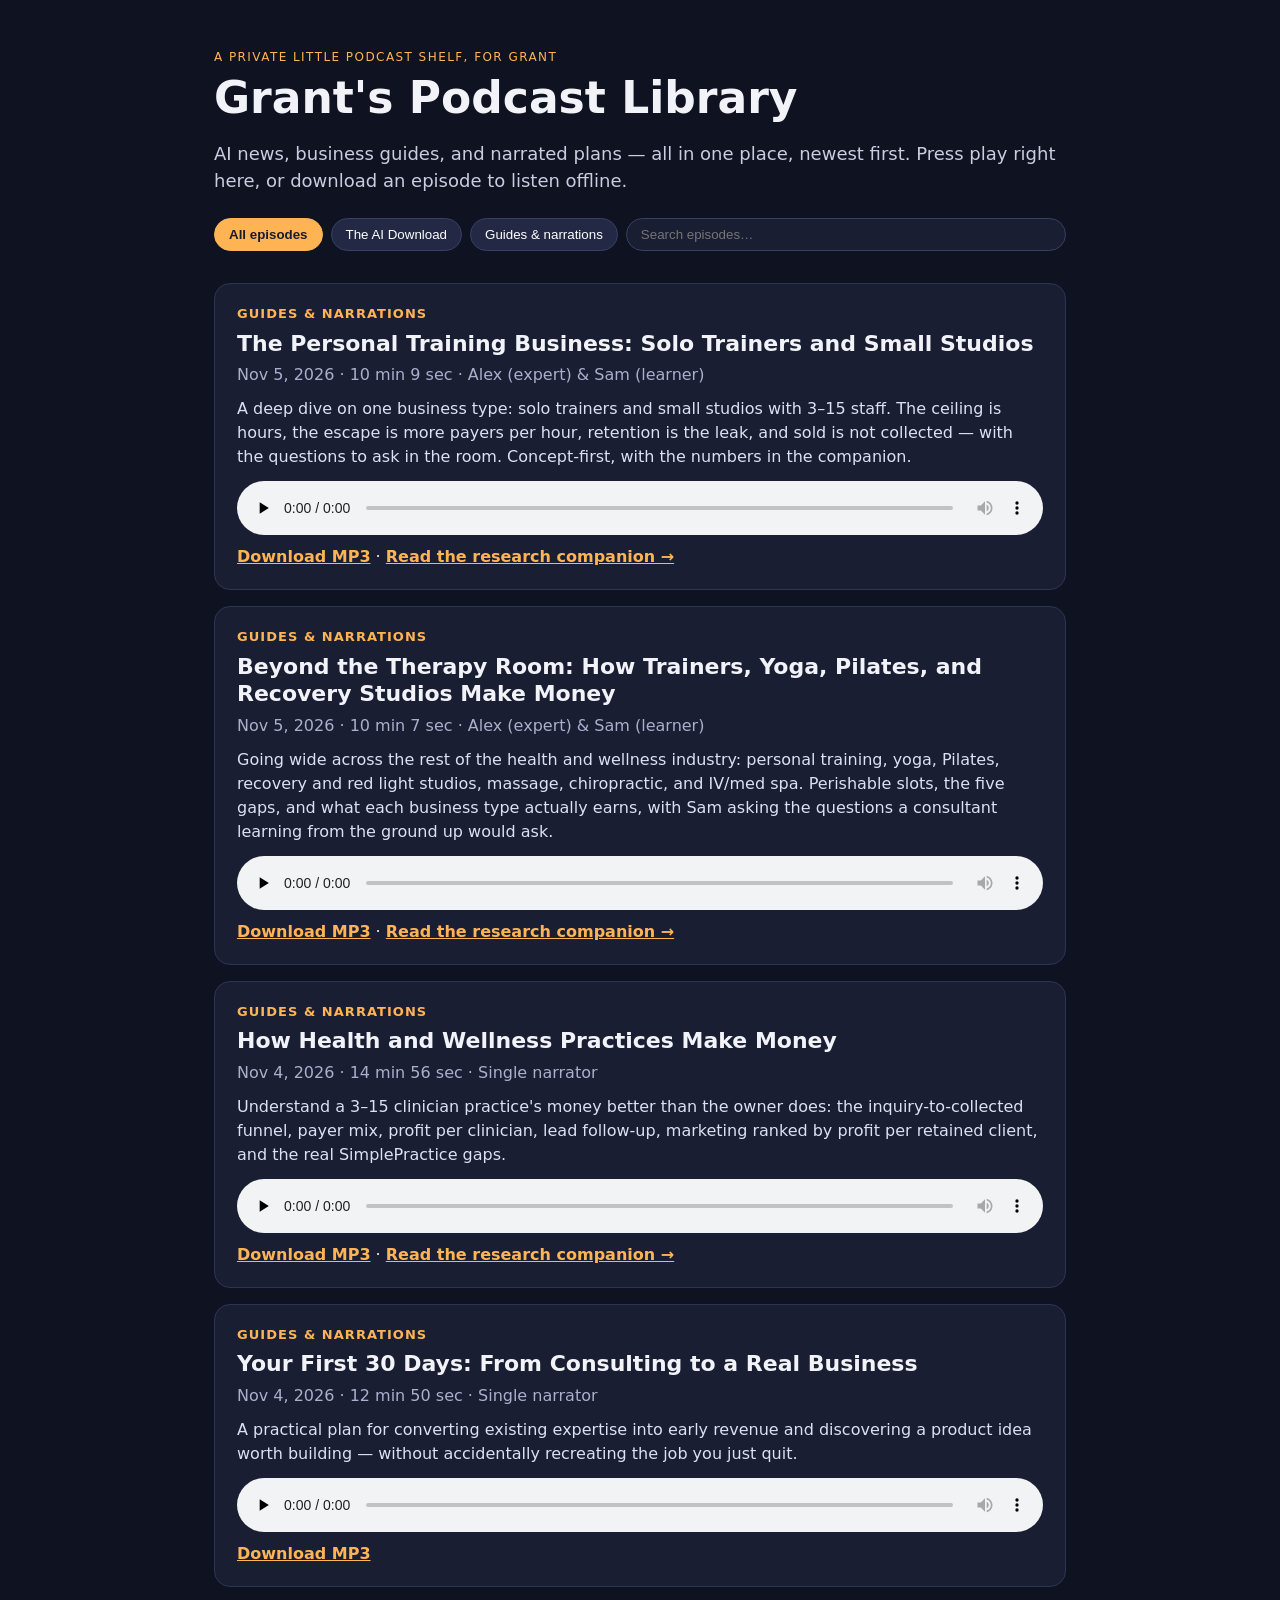
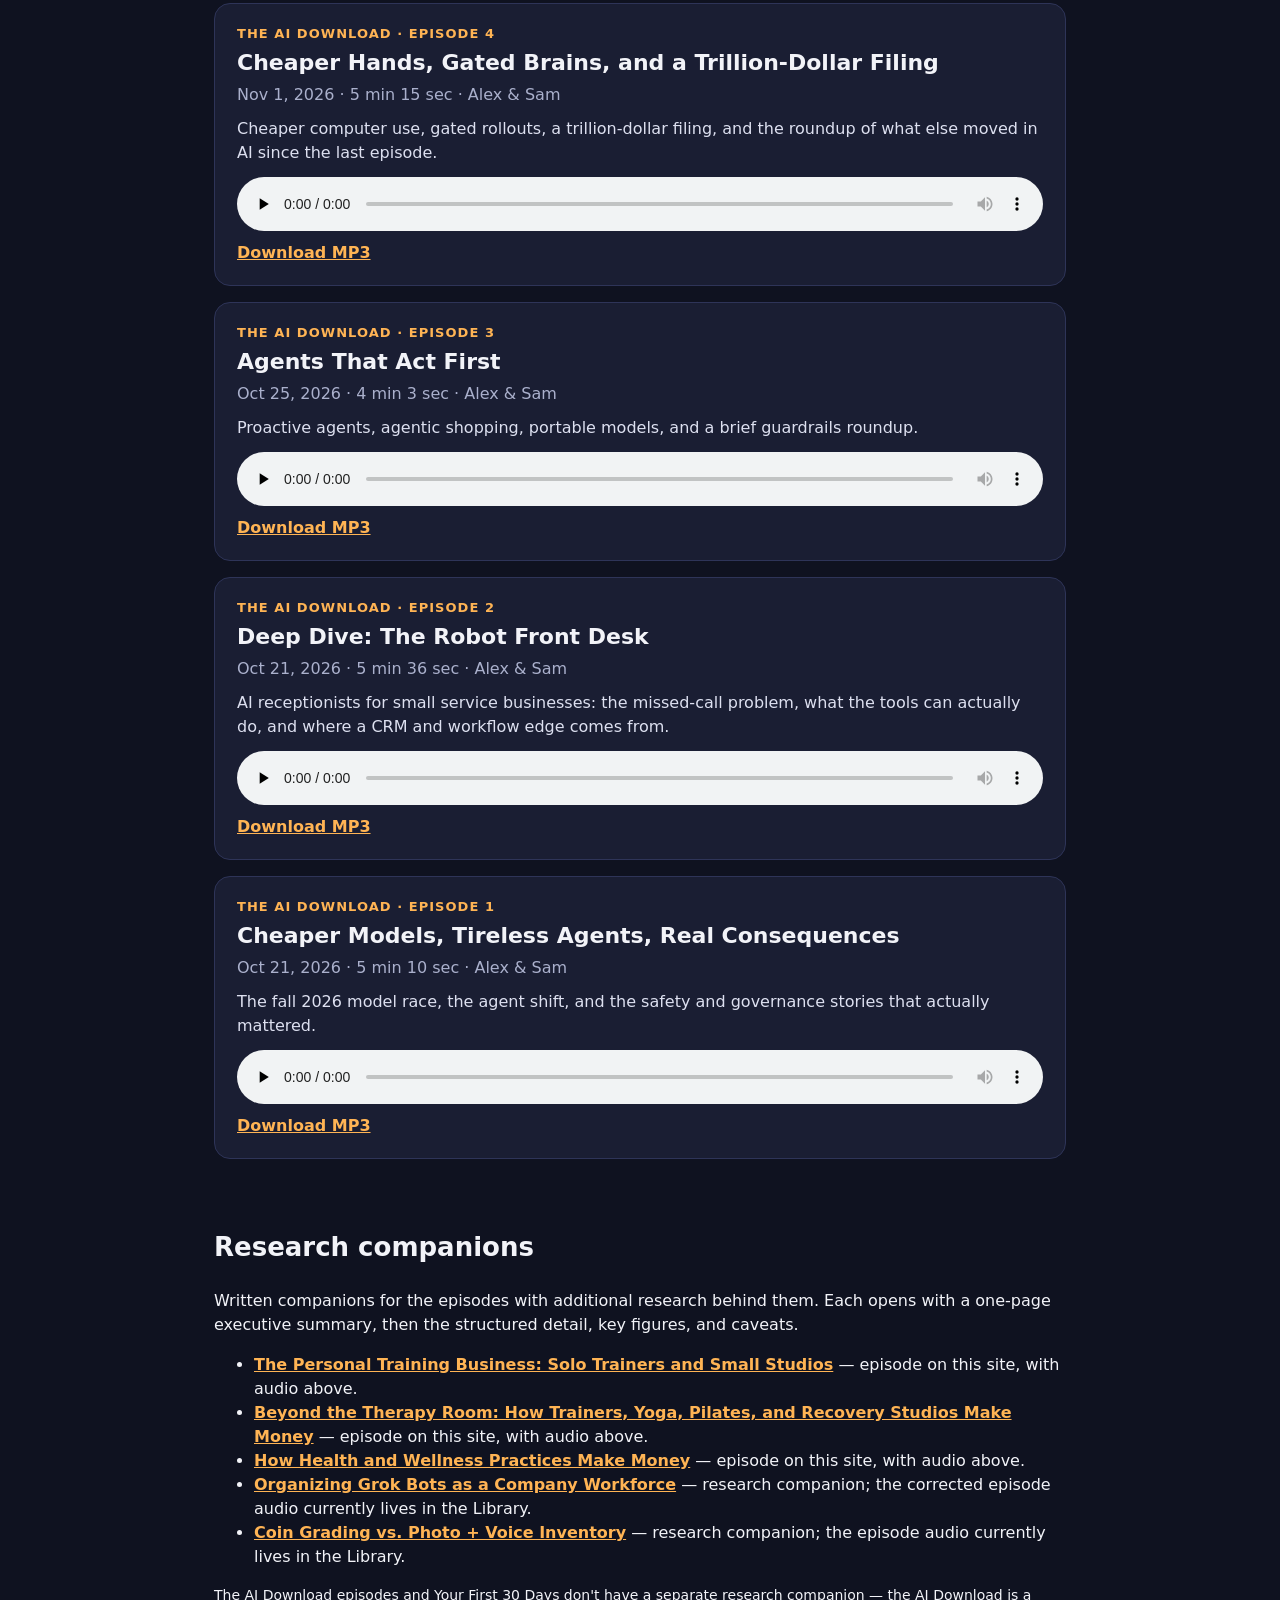
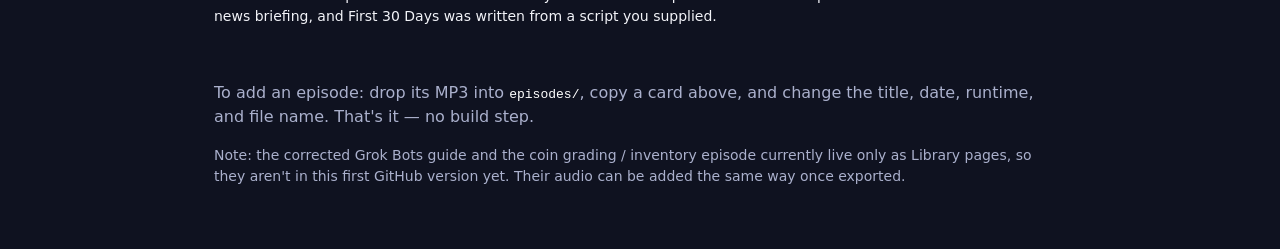
==== index.html @ 3aab5911 "Add episode: The Personal Training Business, with research companion" ====
<!DOCTYPE html>
<html lang="en">
<head>
<meta charset="utf-8">
<meta name="viewport" content="width=device-width, initial-scale=1">
<title>Grant's Podcast Library</title>
<link rel="stylesheet" href="styles.css">
</head>
<body>
<header class="hero">
  <p class="eyebrow">A private little podcast shelf, for Grant</p>
  <h1>Grant's Podcast Library</h1>
  <p class="sub">AI news, business guides, and narrated plans — all in one place, newest first. Press play right here, or download an episode to listen offline.</p>
  <div class="filters">
    <button data-filter="all" class="active">All episodes</button>
    <button data-filter="ai-download">The AI Download</button>
    <button data-filter="guides">Guides &amp; narrations</button>
    <input id="search" type="search" placeholder="Search episodes…" aria-label="Search episodes">
  </div>
</header>

<main id="episodes">

  <article class="card" data-series="guides">
    <p class="series">Guides &amp; narrations</p>
    <h2>The Personal Training Business: Solo Trainers and Small Studios</h2>
    <p class="meta">Nov 5, 2026 · 10 min 9 sec · Alex (expert) &amp; Sam (learner)</p>
    <p>A deep dive on one business type: solo trainers and small studios with 3–15 staff. The ceiling is hours, the escape is more payers per hour, retention is the leak, and sold is not collected — with the questions to ask in the room. Concept-first, with the numbers in the companion.</p>
    <audio controls preload="none" src="episodes/personal-training.mp3"></audio>
    <a class="download" href="episodes/personal-training.mp3" download>Download MP3</a>
    · <a class="companion-link" href="research/personal-training.html">Read the research companion →</a>
  </article>

  <article class="card" data-series="guides">
    <p class="series">Guides &amp; narrations</p>
    <h2>Beyond the Therapy Room: How Trainers, Yoga, Pilates, and Recovery Studios Make Money</h2>
    <p class="meta">Nov 5, 2026 · 10 min 7 sec · Alex (expert) &amp; Sam (learner)</p>
    <p>Going wide across the rest of the health and wellness industry: personal training, yoga, Pilates, recovery and red light studios, massage, chiropractic, and IV/med spa. Perishable slots, the five gaps, and what each business type actually earns, with Sam asking the questions a consultant learning from the ground up would ask.</p>
    <audio controls preload="none" src="episodes/beyond-therapy-room.mp3"></audio>
    <a class="download" href="episodes/beyond-therapy-room.mp3" download>Download MP3</a>
    · <a class="companion-link" href="research/beyond-therapy-room.html">Read the research companion →</a>
  </article>

  <article class="card" data-series="guides">
    <p class="series">Guides &amp; narrations</p>
    <h2>How Health and Wellness Practices Make Money</h2>
    <p class="meta">Nov 4, 2026 · 14 min 56 sec · Single narrator</p>
    <p>Understand a 3–15 clinician practice's money better than the owner does: the inquiry-to-collected funnel, payer mix, profit per clinician, lead follow-up, marketing ranked by profit per retained client, and the real SimplePractice gaps.</p>
    <audio controls preload="none" src="episodes/health-wellness-practices-make-money.mp3"></audio>
    <a class="download" href="episodes/health-wellness-practices-make-money.mp3" download>Download MP3</a>
    · <a class="companion-link" href="research/health-wellness-practices-make-money.html">Read the research companion →</a>
  </article>

  <article class="card" data-series="guides">
    <p class="series">Guides &amp; narrations</p>
    <h2>Your First 30 Days: From Consulting to a Real Business</h2>
    <p class="meta">Nov 4, 2026 · 12 min 50 sec · Single narrator</p>
    <p>A practical plan for converting existing expertise into early revenue and discovering a product idea worth building — without accidentally recreating the job you just quit.</p>
    <audio controls preload="none" src="episodes/first-30-days.mp3"></audio>
    <a class="download" href="episodes/first-30-days.mp3" download>Download MP3</a>
  </article>

  <article class="card" data-series="ai-download">
    <p class="series">The AI Download · Episode 4</p>
    <h2>Cheaper Hands, Gated Brains, and a Trillion-Dollar Filing</h2>
    <p class="meta">Nov 1, 2026 · 5 min 15 sec · Alex &amp; Sam</p>
    <p>Cheaper computer use, gated rollouts, a trillion-dollar filing, and the roundup of what else moved in AI since the last episode.</p>
    <audio controls preload="none" src="episodes/ep4-cheaper-hands.mp3"></audio>
    <a class="download" href="episodes/ep4-cheaper-hands.mp3" download>Download MP3</a>
  </article>

  <article class="card" data-series="ai-download">
    <p class="series">The AI Download · Episode 3</p>
    <h2>Agents That Act First</h2>
    <p class="meta">Oct 25, 2026 · 4 min 3 sec · Alex &amp; Sam</p>
    <p>Proactive agents, agentic shopping, portable models, and a brief guardrails roundup.</p>
    <audio controls preload="none" src="episodes/ep3-agents-that-act-first.mp3"></audio>
    <a class="download" href="episodes/ep3-agents-that-act-first.mp3" download>Download MP3</a>
  </article>

  <article class="card" data-series="ai-download">
    <p class="series">The AI Download · Episode 2</p>
    <h2>Deep Dive: The Robot Front Desk</h2>
    <p class="meta">Oct 21, 2026 · 5 min 36 sec · Alex &amp; Sam</p>
    <p>AI receptionists for small service businesses: the missed-call problem, what the tools can actually do, and where a CRM and workflow edge comes from.</p>
    <audio controls preload="none" src="episodes/ep2-robot-front-desk.mp3"></audio>
    <a class="download" href="episodes/ep2-robot-front-desk.mp3" download>Download MP3</a>
  </article>

  <article class="card" data-series="ai-download">
    <p class="series">The AI Download · Episode 1</p>
    <h2>Cheaper Models, Tireless Agents, Real Consequences</h2>
    <p class="meta">Oct 21, 2026 · 5 min 10 sec · Alex &amp; Sam</p>
    <p>The fall 2026 model race, the agent shift, and the safety and governance stories that actually mattered.</p>
    <audio controls preload="none" src="episodes/ep1-cheaper-models.mp3"></audio>
    <a class="download" href="episodes/ep1-cheaper-models.mp3" download>Download MP3</a>
  </article>

</main>

<section class="companion-section">
  <h2>Research companions</h2>
  <p>Written companions for the episodes with additional research behind them. Each opens with a one-page executive summary, then the structured detail, key figures, and caveats.</p>
  <ul>
    <li><a class="companion-link" href="research/personal-training.html">The Personal Training Business: Solo Trainers and Small Studios</a> — episode on this site, with audio above.</li>
    <li><a class="companion-link" href="research/beyond-therapy-room.html">Beyond the Therapy Room: How Trainers, Yoga, Pilates, and Recovery Studios Make Money</a> — episode on this site, with audio above.</li>
    <li><a class="companion-link" href="research/health-wellness-practices-make-money.html">How Health and Wellness Practices Make Money</a> — episode on this site, with audio above.</li>
    <li><a class="companion-link" href="research/grok-bots-workforce.html">Organizing Grok Bots as a Company Workforce</a> — research companion; the corrected episode audio currently lives in the Library.</li>
    <li><a class="companion-link" href="research/coin-grading-inventory.html">Coin Grading vs. Photo + Voice Inventory</a> — research companion; the episode audio currently lives in the Library.</li>
  </ul>
  <p class="note">The AI Download episodes and Your First 30 Days don't have a separate research companion — the AI Download is a news briefing, and First 30 Days was written from a script you supplied.</p>
</section>

<footer>
  <p>To add an episode: drop its MP3 into <code>episodes/</code>, copy a card above, and change the title, date, runtime, and file name. That's it — no build step.</p>
  <p class="note">Note: the corrected Grok Bots guide and the coin grading / inventory episode currently live only as Library pages, so they aren't in this first GitHub version yet. Their audio can be added the same way once exported.</p>
</footer>

<script>
const buttons = document.querySelectorAll('[data-filter]');
const cards = document.querySelectorAll('.card');
const search = document.getElementById('search');
let active = 'all';
function apply() {
  const q = search.value.trim().toLowerCase();
  cards.forEach(c => {
    const matchSeries = active === 'all' || c.dataset.series === active;
    const matchText = !q || c.textContent.toLowerCase().includes(q);
    c.style.display = (matchSeries && matchText) ? '' : 'none';
  });
}
buttons.forEach(b => b.addEventListener('click', () => {
  buttons.forEach(x => x.classList.remove('active'));
  b.classList.add('active');
  active = b.dataset.filter;
  apply();
}));
search.addEventListener('input', apply);
// Only one episode playing at a time.
document.querySelectorAll('audio').forEach(a => {
  a.addEventListener('play', () => {
    document.querySelectorAll('audio').forEach(o => { if (o !== a) o.pause(); });
  });
});
</script>
</body>
</html>
---- styles.css ----
* { box-sizing: border-box; }
body { margin: 0; font-family: system-ui, -apple-system, Segoe UI, Roboto, sans-serif; background: #0f1220; color: #f2f3f8; line-height: 1.5; }
.hero { padding: 48px 24px 24px; max-width: 900px; margin: 0 auto; }
.eyebrow { text-transform: uppercase; letter-spacing: .12em; font-size: 12px; color: #ffb454; margin: 0 0 8px; }
h1 { font-size: 44px; line-height: 1.1; margin: 0 0 12px; }
.sub { font-size: 18px; color: #c9cde0; max-width: none; }
.filters { display: flex; flex-wrap: wrap; gap: 8px; margin-top: 24px; }
.filters button { background: #232844; color: #fff; border: 1px solid #3a4066; border-radius: 999px; padding: 8px 14px; cursor: pointer; }
.filters button.active { background: #ffb454; color: #1a1c2e; border-color: #ffb454; font-weight: 700; }
.filters input { flex: 1 1 220px; background: #1a1e33; color: #fff; border: 1px solid #3a4066; border-radius: 999px; padding: 8px 14px; }
main { max-width: 900px; margin: 0 auto; padding: 8px 24px 40px; display: grid; gap: 16px; }
.card { background: #1a1e33; border: 1px solid #2e3458; border-radius: 16px; padding: 20px 22px; }
.card .series { color: #ffb454; font-size: 13px; font-weight: 700; text-transform: uppercase; letter-spacing: .08em; margin: 0 0 6px; }
.card h2 { margin: 0 0 6px; font-size: 22px; line-height: 1.25; }
.card .meta { color: #aab0cc; margin: 0 0 10px; }
.card p { margin: 0 0 12px; color: #dde0f0; }
.card audio { width: 100%; margin: 4px 0 10px; }
.download { color: #ffb454; font-weight: 600; }
.narrow { max-width: 900px; }
header audio, main audio { display: block; width: 100%; height: 54px; min-height: 54px; margin: 16px 0 4px; }
.toc { display: flex; flex-wrap: wrap; gap: 8px; margin: 20px 0 4px; }
.toc a { background: #232844; color: #fff; border: 1px solid #3a4066; border-radius: 999px; padding: 8px 14px; text-decoration: none; font-size: 15px; white-space: nowrap; }
.toc a:hover { border-color: #ffb454; color: #ffb454; }
.summary { background: #232844; border: 1px solid #ffb454; border-radius: 16px; padding: 22px 24px; margin: 8px 0 28px; }
.summary h2 { margin-top: 0; }
.callout { background: #1a2e22; border: 1px solid #4caf7d; border-radius: 12px; padding: 16px 20px; margin: 20px 0; }
.callout h3 { margin-top: 0; }
table { width: 100%; border-collapse: collapse; margin: 12px 0 20px; font-size: 15px; }
th, td { text-align: left; padding: 8px 10px; border-bottom: 1px solid #2e3458; vertical-align: top; }
th { color: #ffb454; }
.sources { color: #aab0cc; font-size: 14px; }
.companion-section { max-width: 900px; margin: 0 auto; padding: 8px 24px 24px; }
.companion-section h2 { font-size: 26px; }
.companion-link { color: #ffb454; font-weight: 700; }
footer { max-width: 900px; margin: 0 auto; padding: 0 24px 48px; color: #aab0cc; }
footer code { color: #fff; }
.note { font-size: 14px; }
@media (max-width: 600px) { h1 { font-size: 32px; } .hero { padding-top: 32px; } }
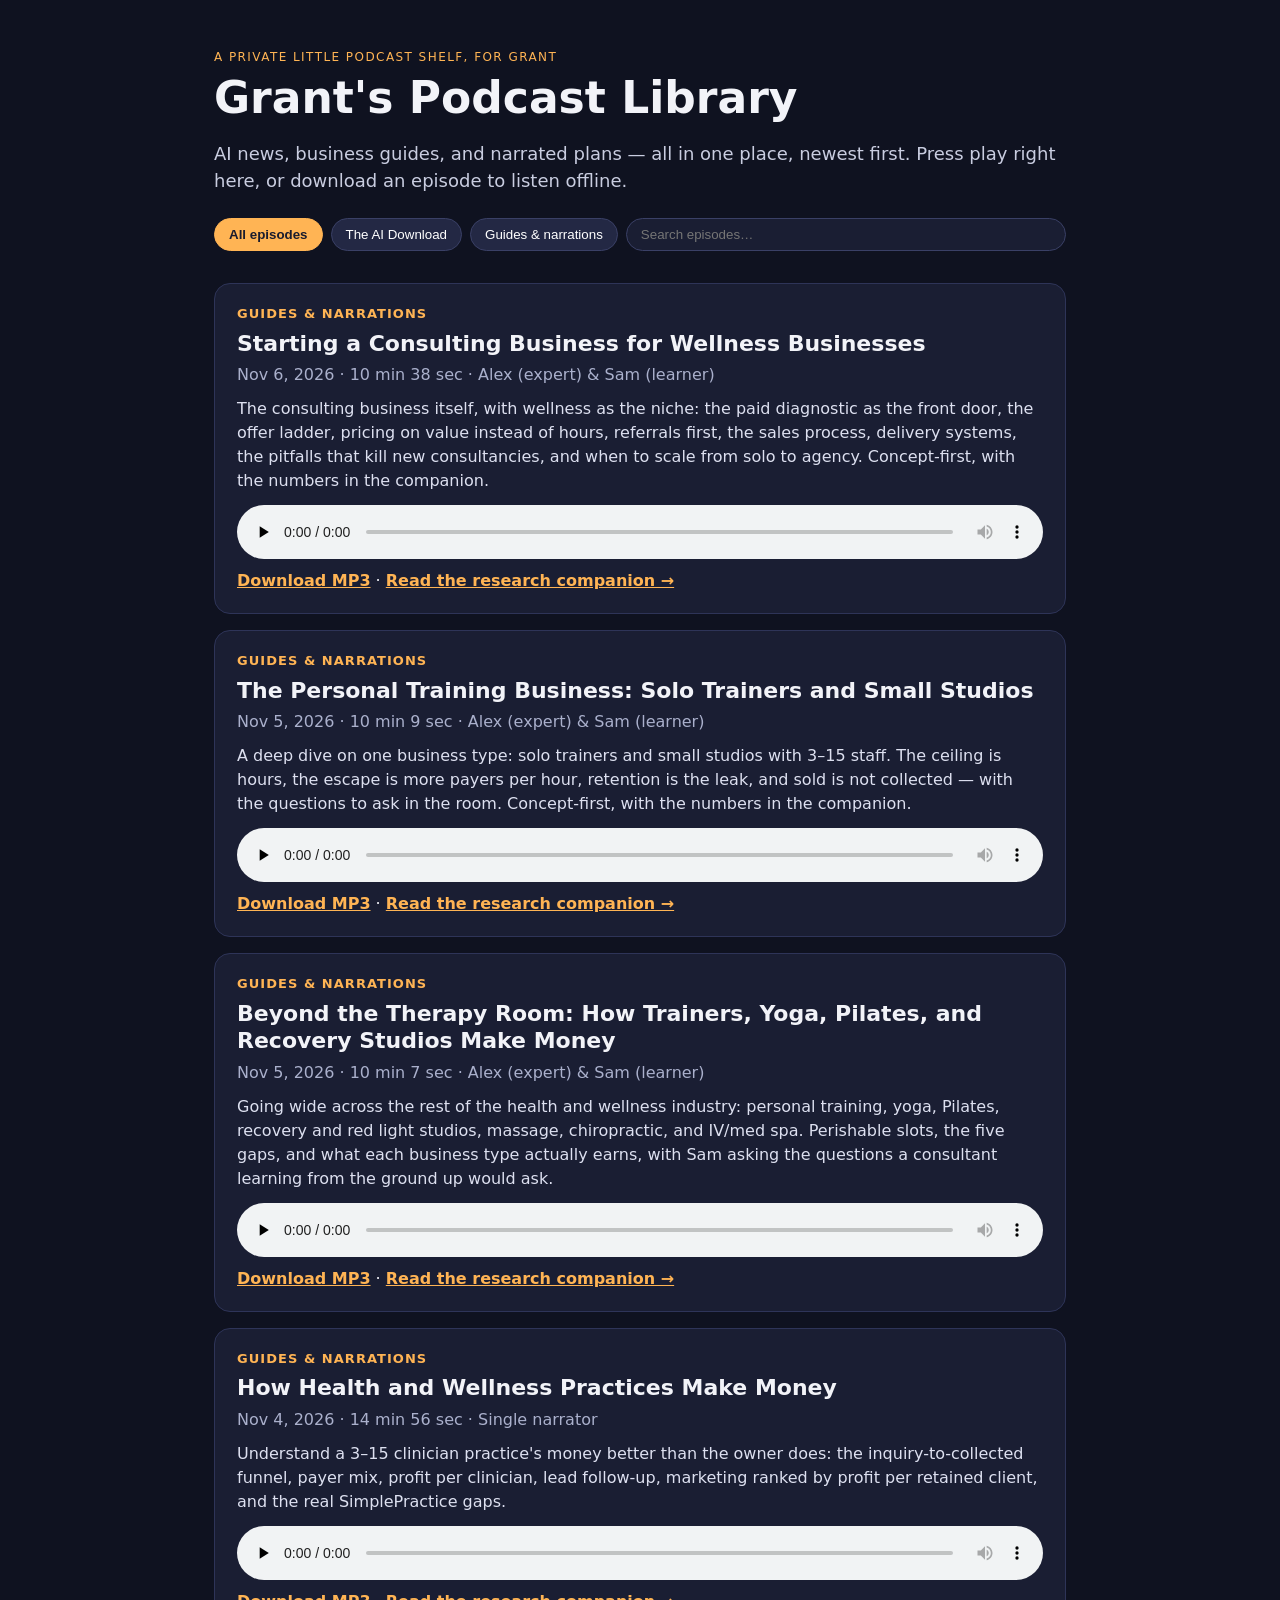
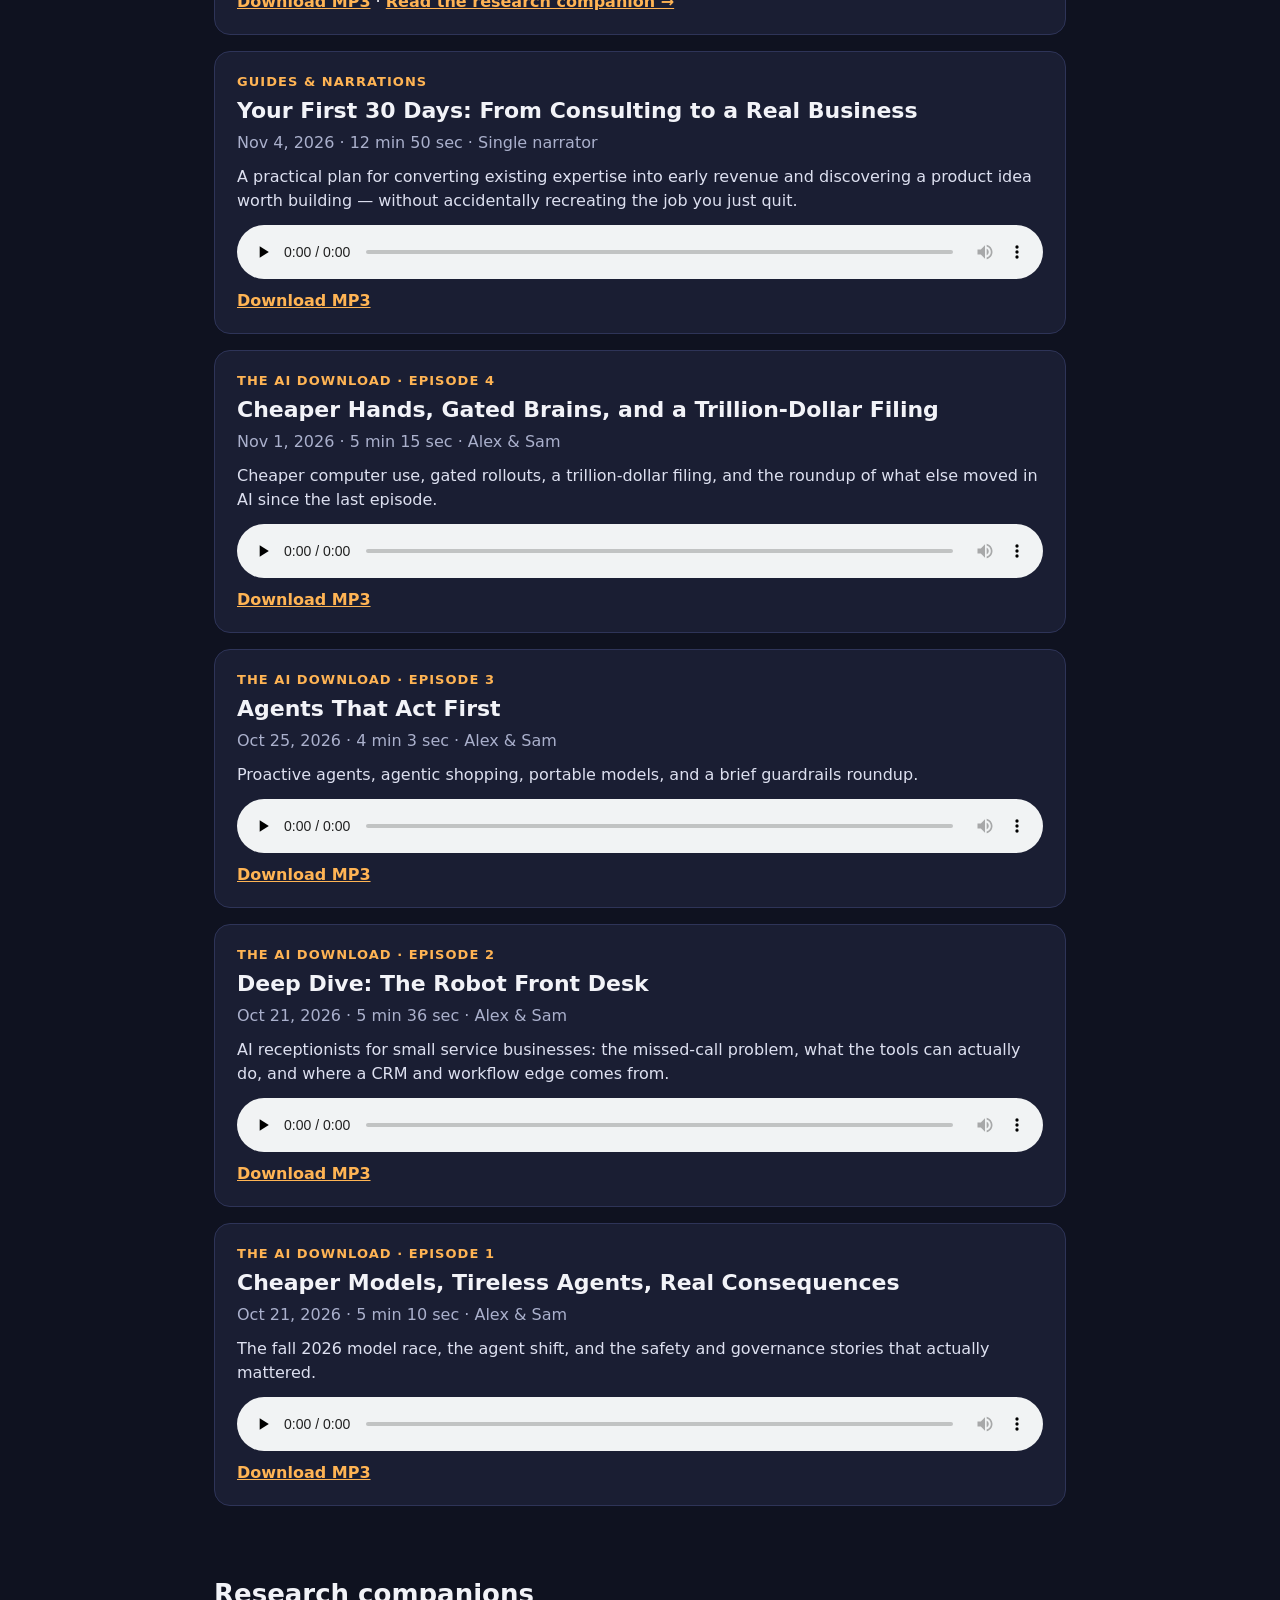
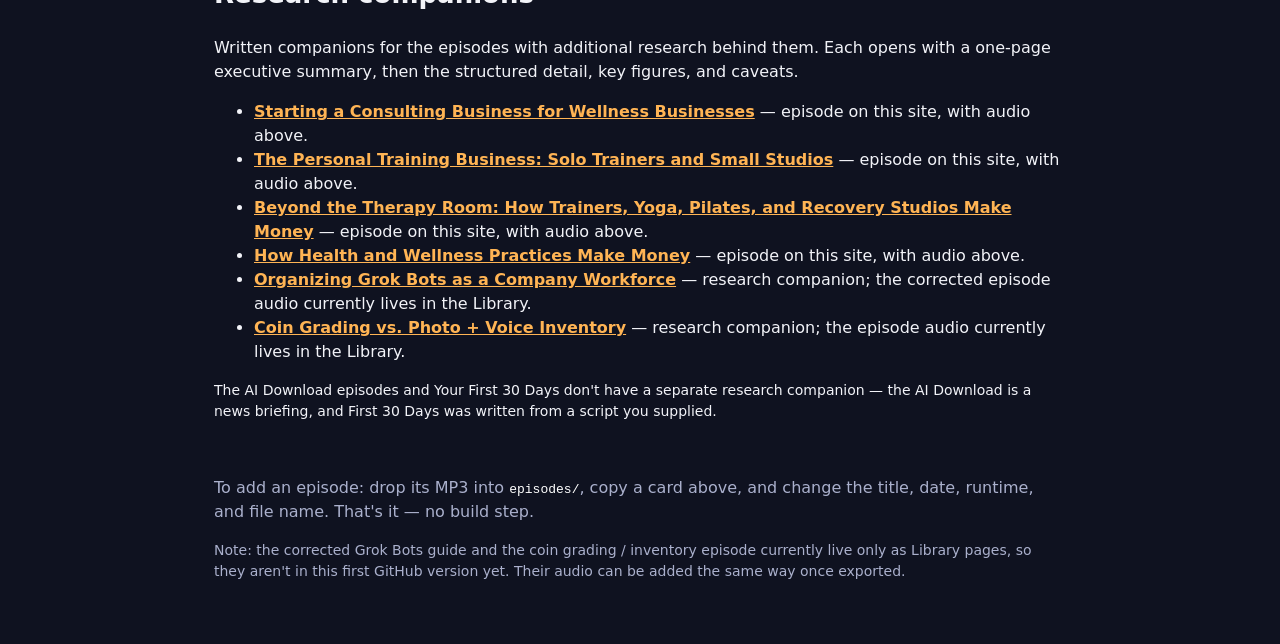
==== commit c68de3c1: "Add episode: Starting a Consulting Business for Wellness Businesses, with research companion" ====
--- a/index.html
+++ b/index.html
@@ -20,6 +20,16 @@
 </header>
 
 <main id="episodes">
+
+  <article class="card" data-series="guides">
+    <p class="series">Guides &amp; narrations</p>
+    <h2>Starting a Consulting Business for Wellness Businesses</h2>
+    <p class="meta">Nov 6, 2026 · 10 min 38 sec · Alex (expert) &amp; Sam (learner)</p>
+    <p>The consulting business itself, with wellness as the niche: the paid diagnostic as the front door, the offer ladder, pricing on value instead of hours, referrals first, the sales process, delivery systems, the pitfalls that kill new consultancies, and when to scale from solo to agency. Concept-first, with the numbers in the companion.</p>
+    <audio controls preload="none" src="episodes/starting-consulting-business.mp3"></audio>
+    <a class="download" href="episodes/starting-consulting-business.mp3" download>Download MP3</a>
+    · <a class="companion-link" href="research/starting-consulting-business.html">Read the research companion →</a>
+  </article>
 
   <article class="card" data-series="guides">
     <p class="series">Guides &amp; narrations</p>
@@ -102,6 +112,7 @@
   <h2>Research companions</h2>
   <p>Written companions for the episodes with additional research behind them. Each opens with a one-page executive summary, then the structured detail, key figures, and caveats.</p>
   <ul>
+    <li><a class="companion-link" href="research/starting-consulting-business.html">Starting a Consulting Business for Wellness Businesses</a> — episode on this site, with audio above.</li>
     <li><a class="companion-link" href="research/personal-training.html">The Personal Training Business: Solo Trainers and Small Studios</a> — episode on this site, with audio above.</li>
     <li><a class="companion-link" href="research/beyond-therapy-room.html">Beyond the Therapy Room: How Trainers, Yoga, Pilates, and Recovery Studios Make Money</a> — episode on this site, with audio above.</li>
     <li><a class="companion-link" href="research/health-wellness-practices-make-money.html">How Health and Wellness Practices Make Money</a> — episode on this site, with audio above.</li>
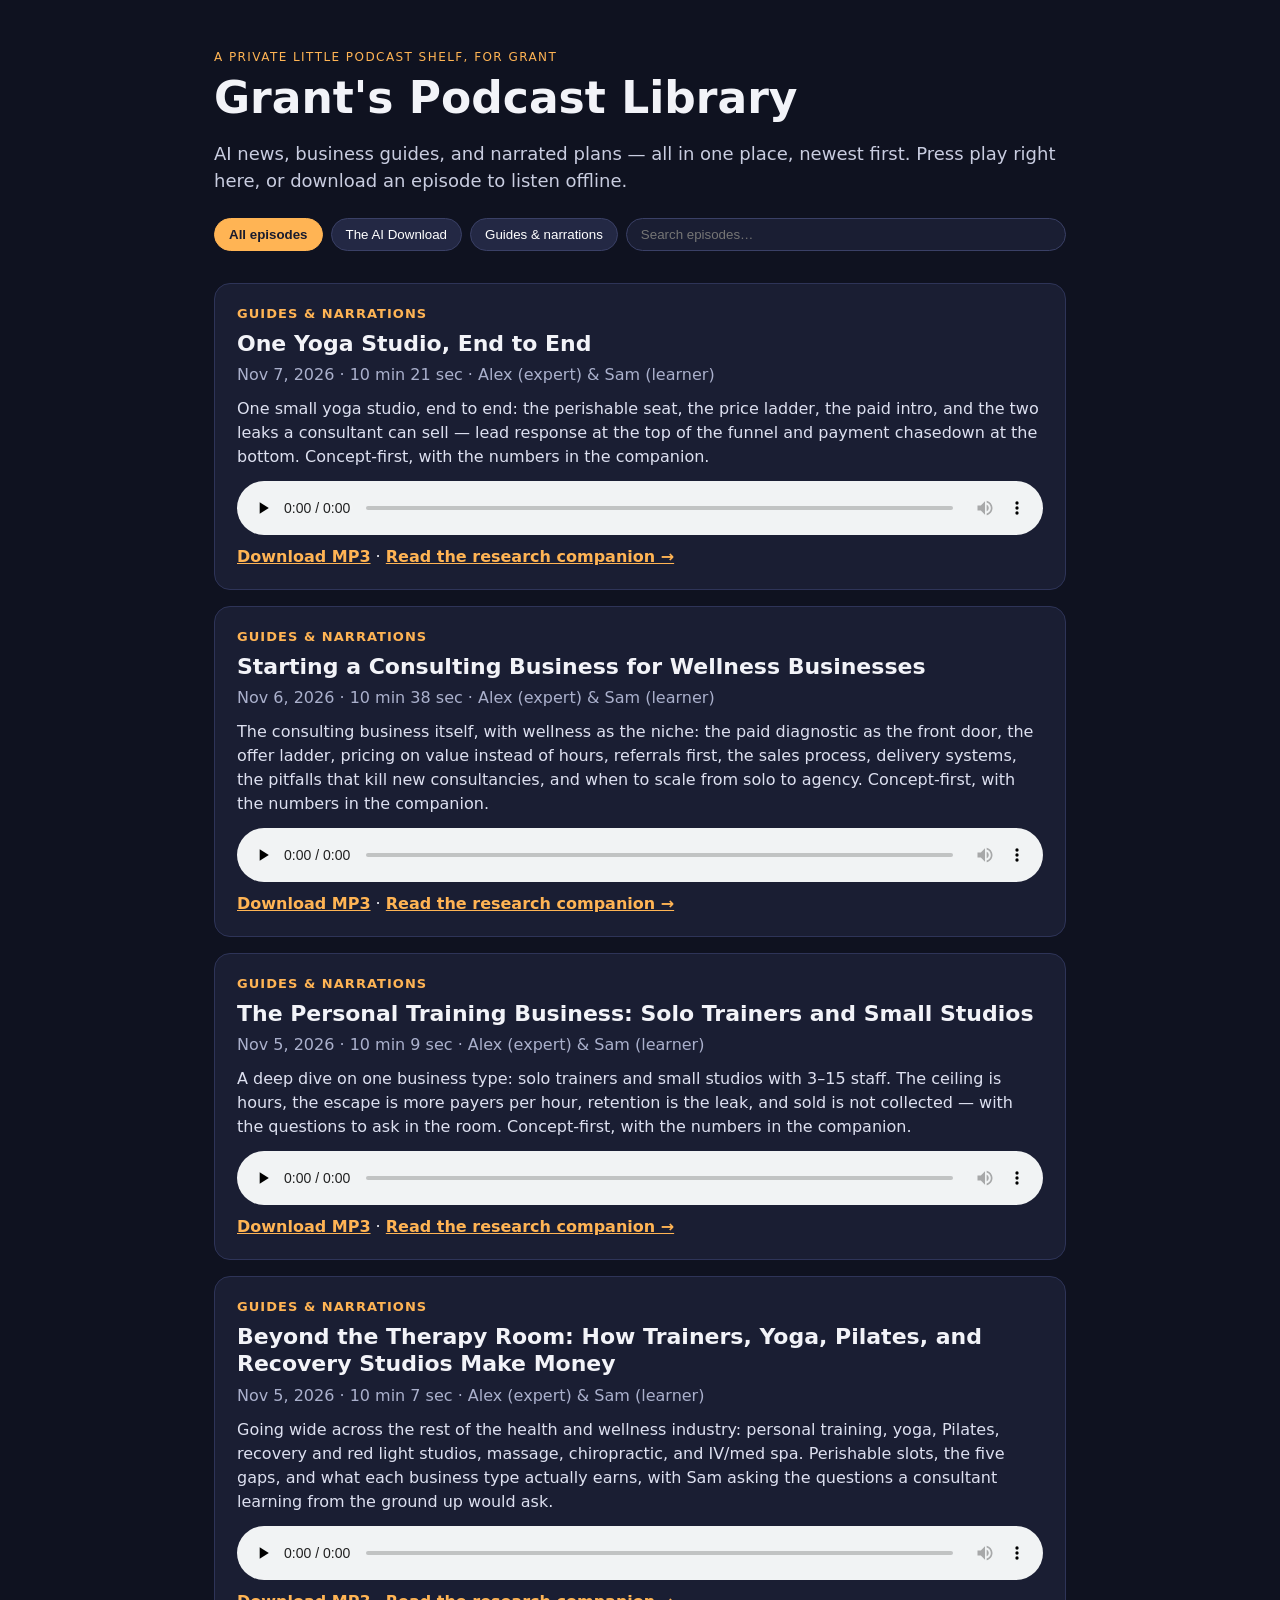
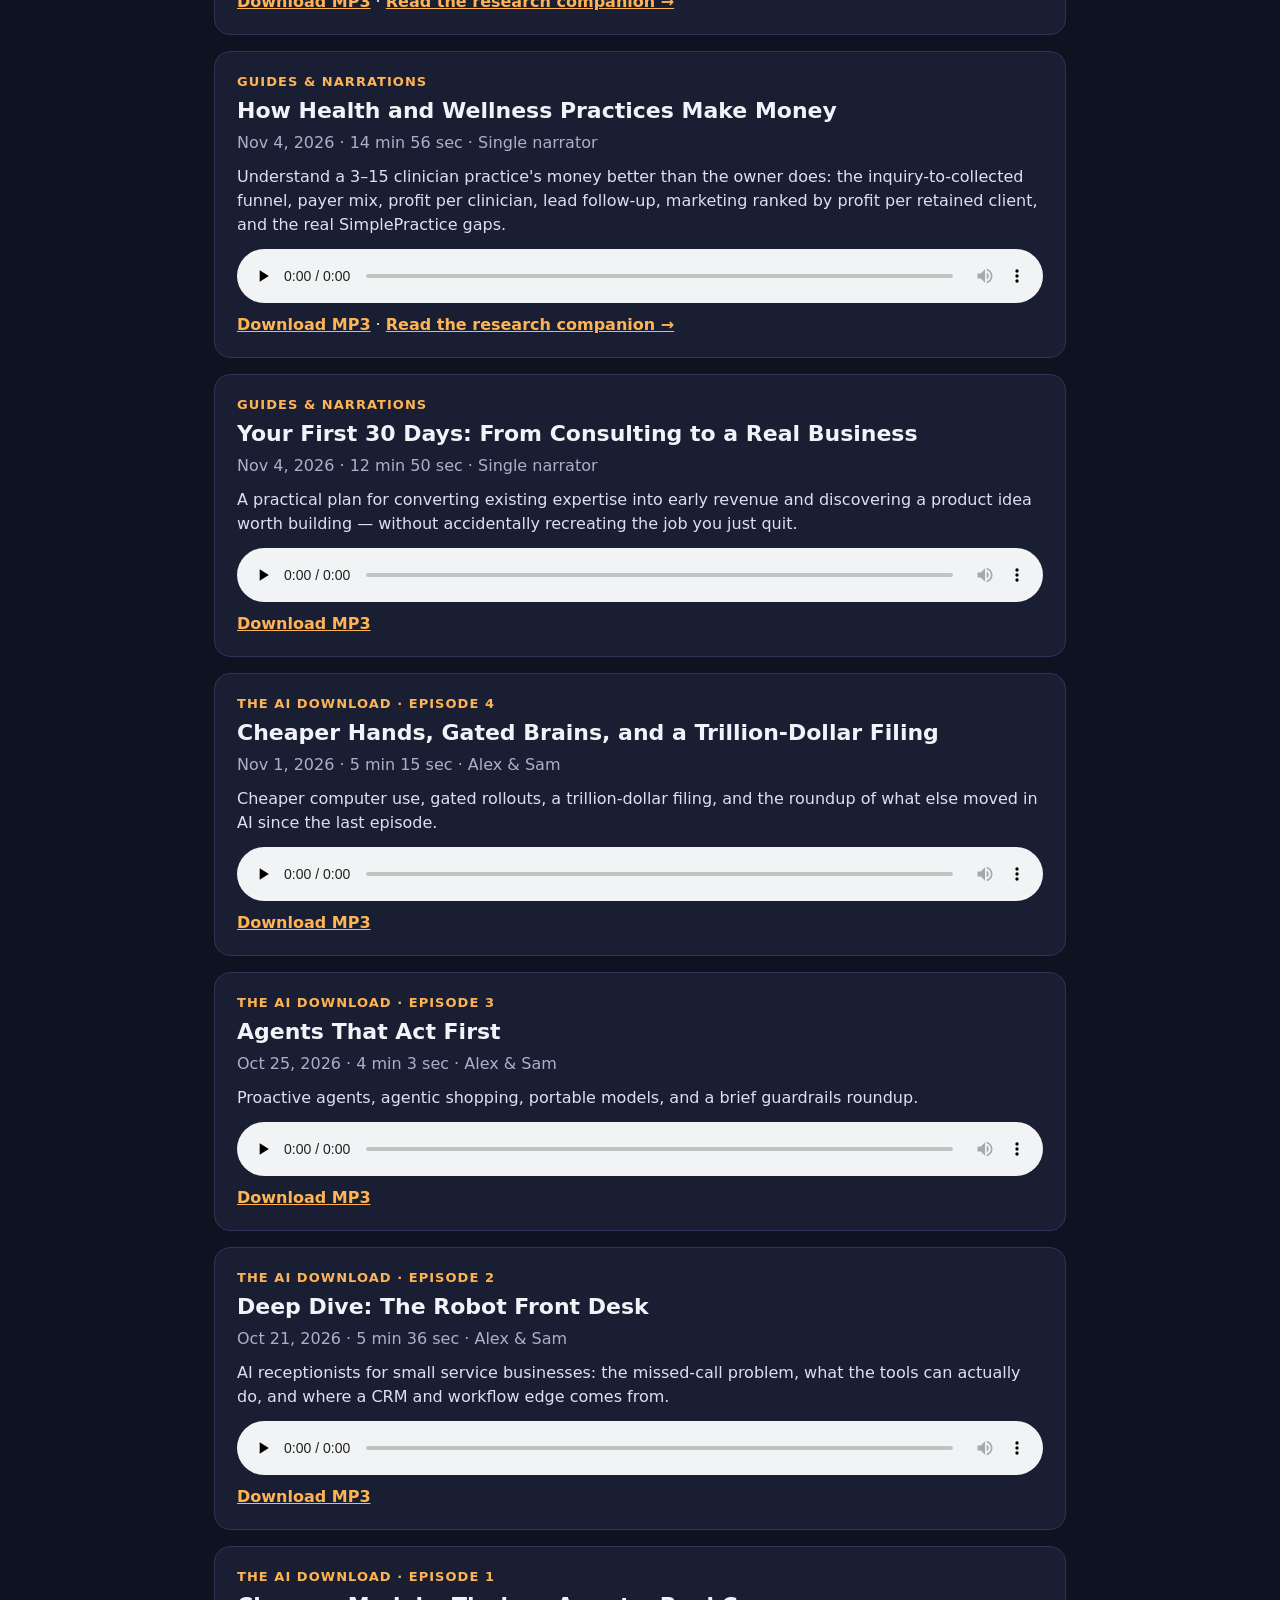
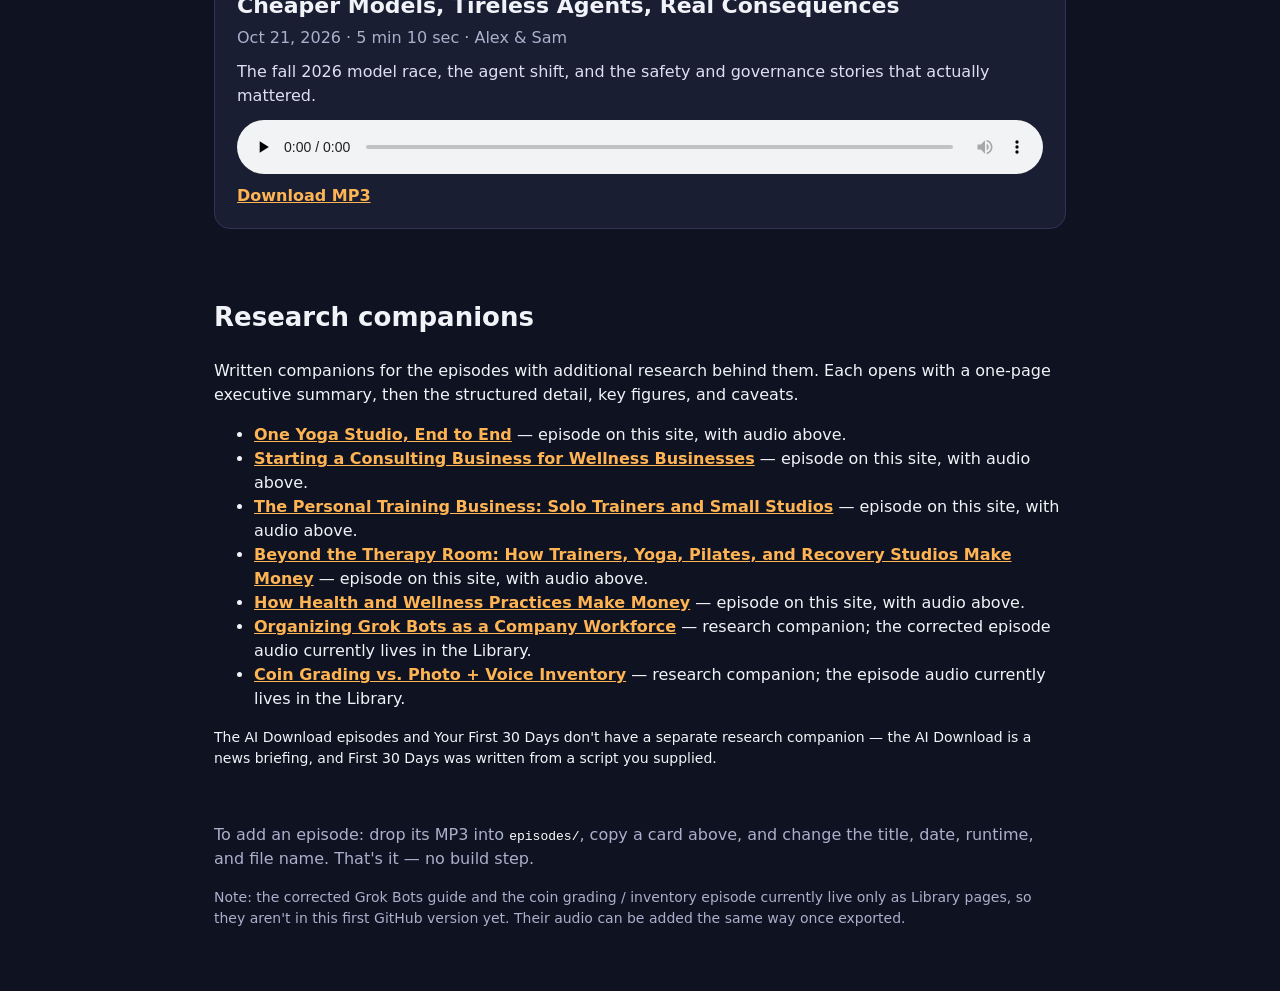
==== commit 29fcee62: "Add episode: One Yoga Studio, End to End, with research companion" ====
--- a/index.html
+++ b/index.html
@@ -20,6 +20,16 @@
 </header>
 
 <main id="episodes">
+
+  <article class="card" data-series="guides">
+    <p class="series">Guides &amp; narrations</p>
+    <h2>One Yoga Studio, End to End</h2>
+    <p class="meta">Nov 7, 2026 · 10 min 21 sec · Alex (expert) &amp; Sam (learner)</p>
+    <p>One small yoga studio, end to end: the perishable seat, the price ladder, the paid intro, and the two leaks a consultant can sell — lead response at the top of the funnel and payment chasedown at the bottom. Concept-first, with the numbers in the companion.</p>
+    <audio controls preload="none" src="episodes/yoga-studio.mp3"></audio>
+    <a class="download" href="episodes/yoga-studio.mp3" download>Download MP3</a>
+    · <a class="companion-link" href="research/yoga-studio.html">Read the research companion →</a>
+  </article>
 
   <article class="card" data-series="guides">
     <p class="series">Guides &amp; narrations</p>
@@ -112,6 +122,7 @@
   <h2>Research companions</h2>
   <p>Written companions for the episodes with additional research behind them. Each opens with a one-page executive summary, then the structured detail, key figures, and caveats.</p>
   <ul>
+    <li><a class="companion-link" href="research/yoga-studio.html">One Yoga Studio, End to End</a> — episode on this site, with audio above.</li>
     <li><a class="companion-link" href="research/starting-consulting-business.html">Starting a Consulting Business for Wellness Businesses</a> — episode on this site, with audio above.</li>
     <li><a class="companion-link" href="research/personal-training.html">The Personal Training Business: Solo Trainers and Small Studios</a> — episode on this site, with audio above.</li>
     <li><a class="companion-link" href="research/beyond-therapy-room.html">Beyond the Therapy Room: How Trainers, Yoga, Pilates, and Recovery Studios Make Money</a> — episode on this site, with audio above.</li>
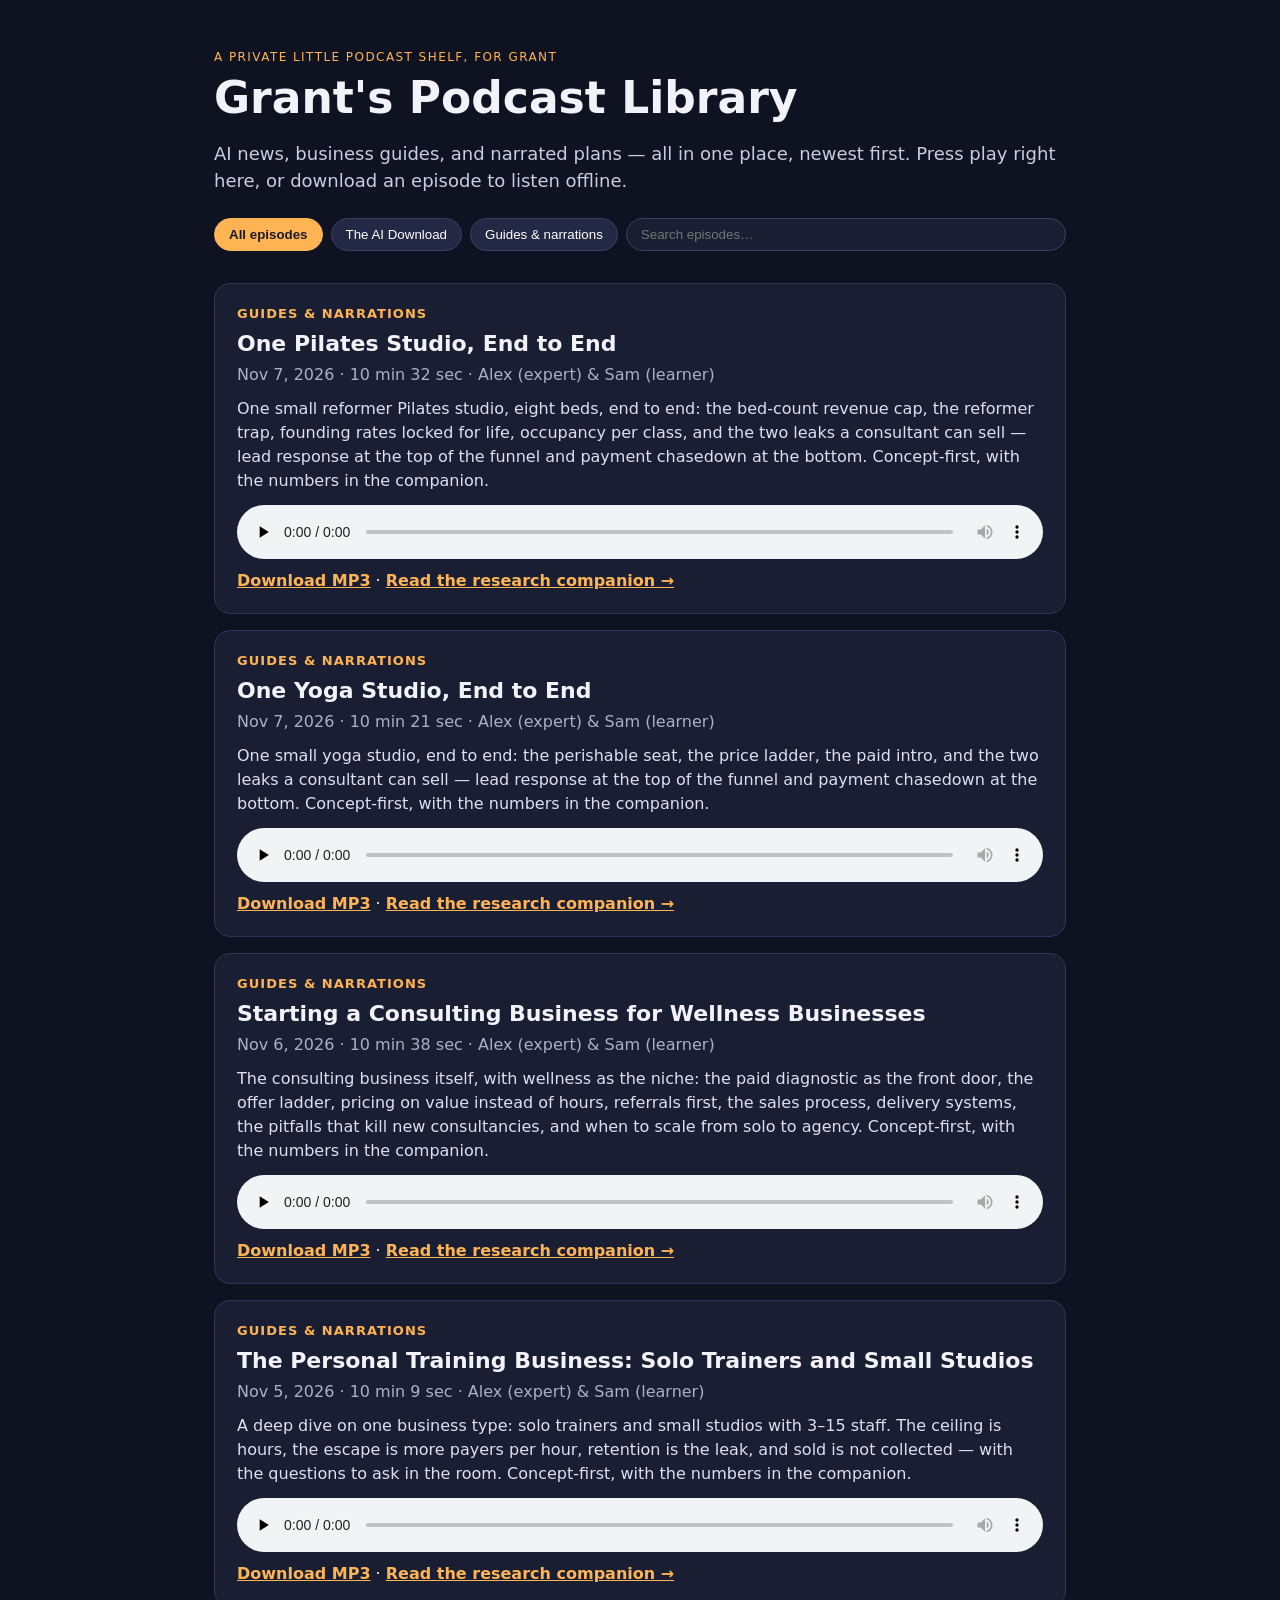
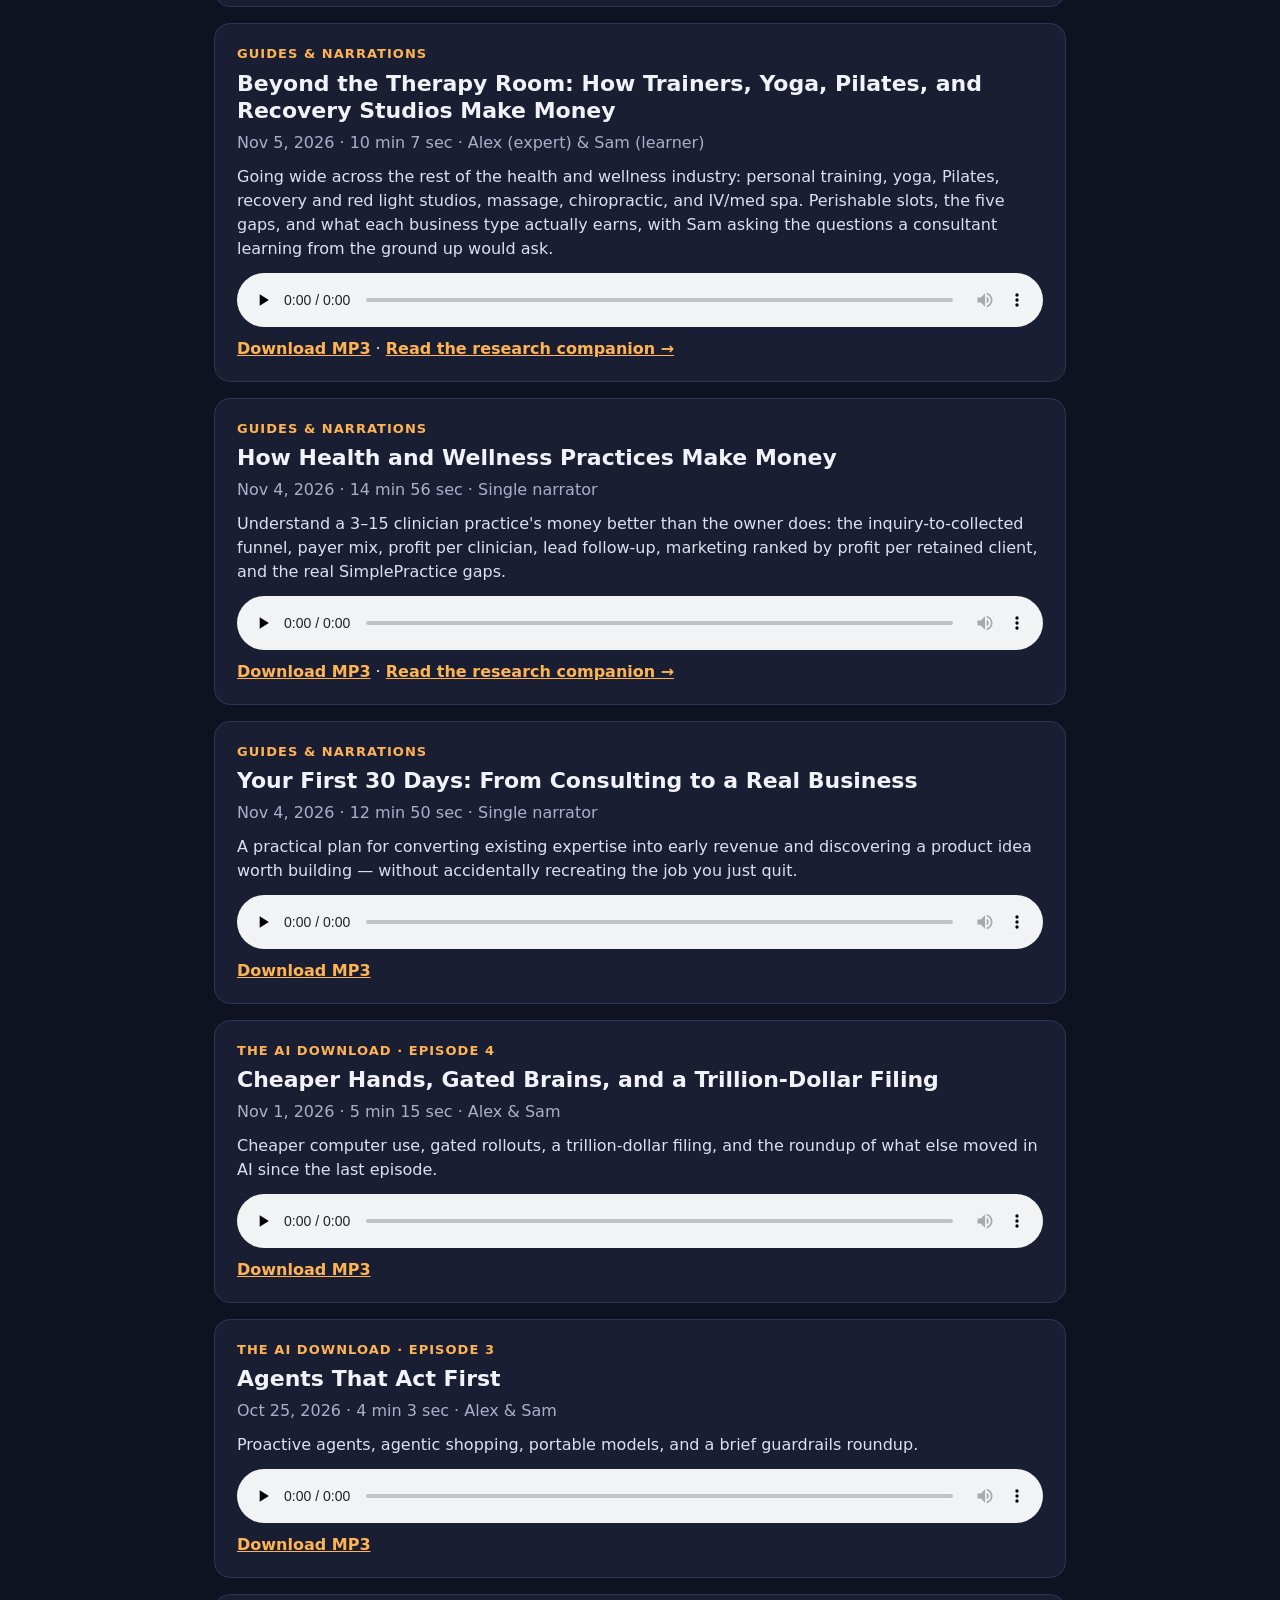
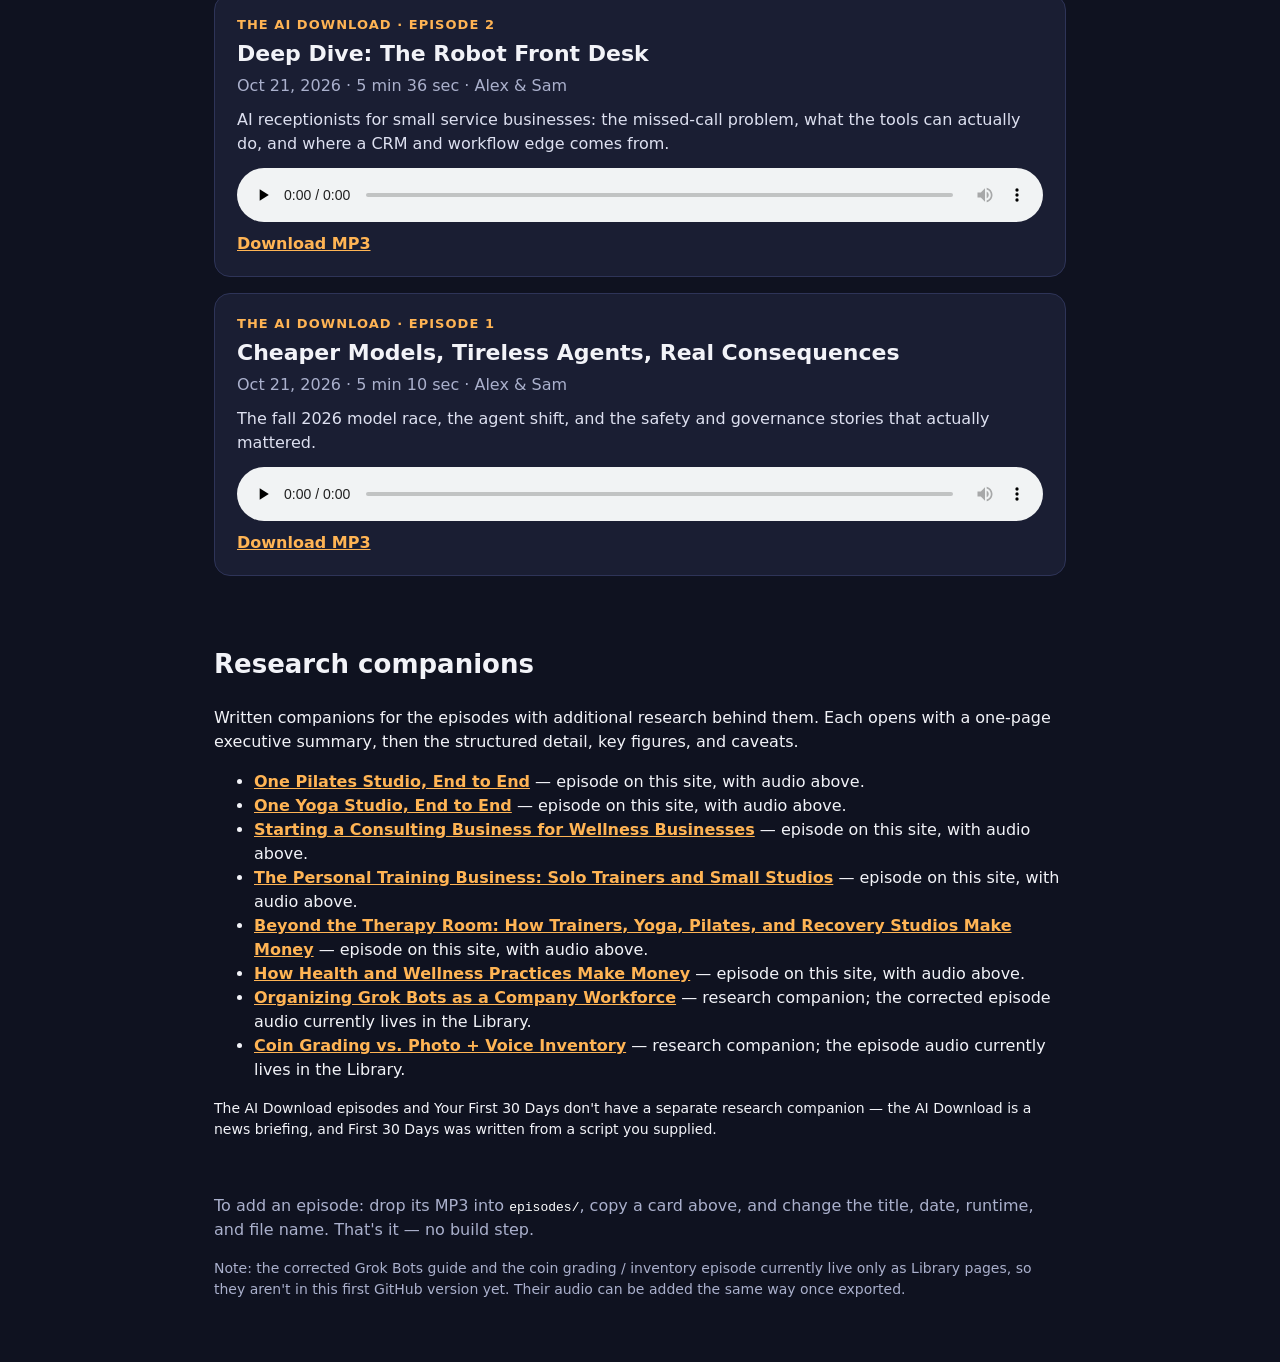
==== commit 5fa05e35: "Add episode: One Pilates Studio, End to End, with research companion" ====
--- a/index.html
+++ b/index.html
@@ -20,6 +20,16 @@
 </header>
 
 <main id="episodes">
+
+  <article class="card" data-series="guides">
+    <p class="series">Guides &amp; narrations</p>
+    <h2>One Pilates Studio, End to End</h2>
+    <p class="meta">Nov 7, 2026 · 10 min 32 sec · Alex (expert) &amp; Sam (learner)</p>
+    <p>One small reformer Pilates studio, eight beds, end to end: the bed-count revenue cap, the reformer trap, founding rates locked for life, occupancy per class, and the two leaks a consultant can sell — lead response at the top of the funnel and payment chasedown at the bottom. Concept-first, with the numbers in the companion.</p>
+    <audio controls preload="none" src="episodes/pilates-studio.mp3"></audio>
+    <a class="download" href="episodes/pilates-studio.mp3" download>Download MP3</a>
+    · <a class="companion-link" href="research/pilates-studio.html">Read the research companion →</a>
+  </article>
 
   <article class="card" data-series="guides">
     <p class="series">Guides &amp; narrations</p>
@@ -122,6 +132,7 @@
   <h2>Research companions</h2>
   <p>Written companions for the episodes with additional research behind them. Each opens with a one-page executive summary, then the structured detail, key figures, and caveats.</p>
   <ul>
+    <li><a class="companion-link" href="research/pilates-studio.html">One Pilates Studio, End to End</a> — episode on this site, with audio above.</li>
     <li><a class="companion-link" href="research/yoga-studio.html">One Yoga Studio, End to End</a> — episode on this site, with audio above.</li>
     <li><a class="companion-link" href="research/starting-consulting-business.html">Starting a Consulting Business for Wellness Businesses</a> — episode on this site, with audio above.</li>
     <li><a class="companion-link" href="research/personal-training.html">The Personal Training Business: Solo Trainers and Small Studios</a> — episode on this site, with audio above.</li>
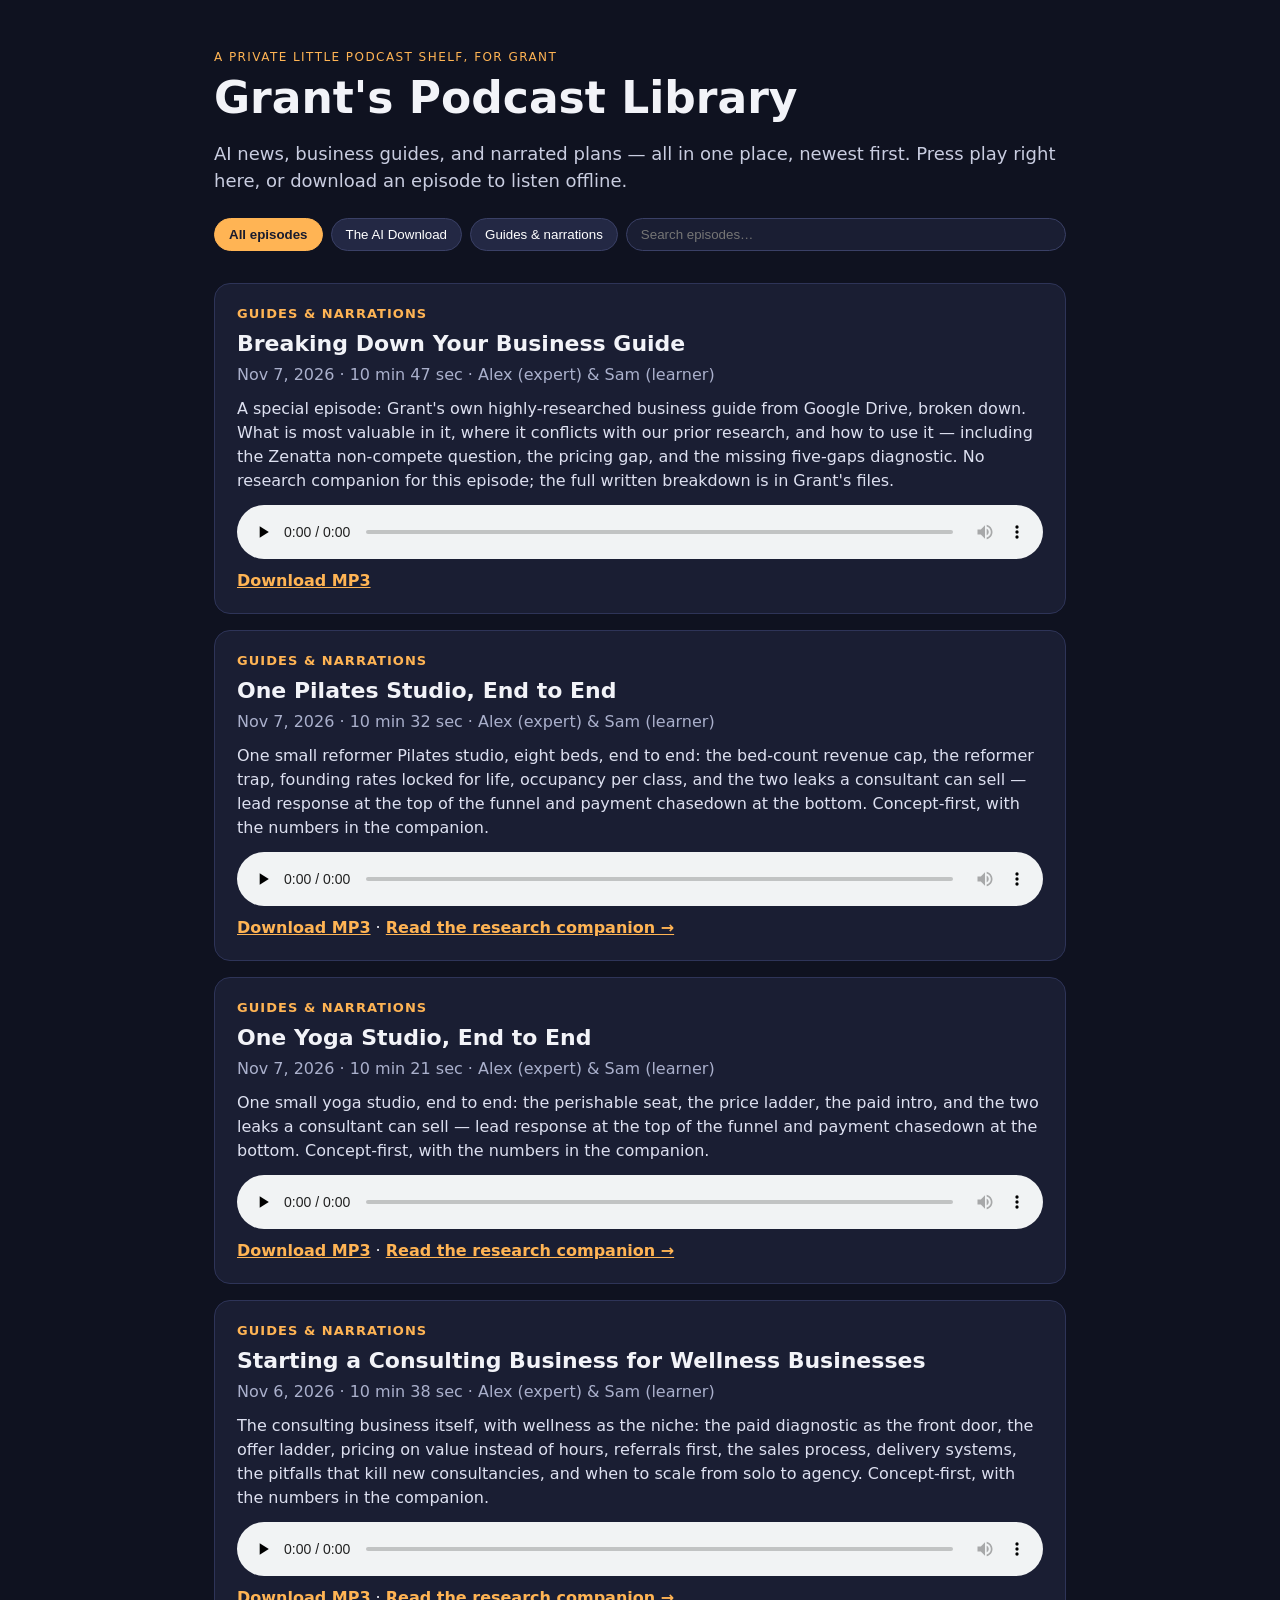
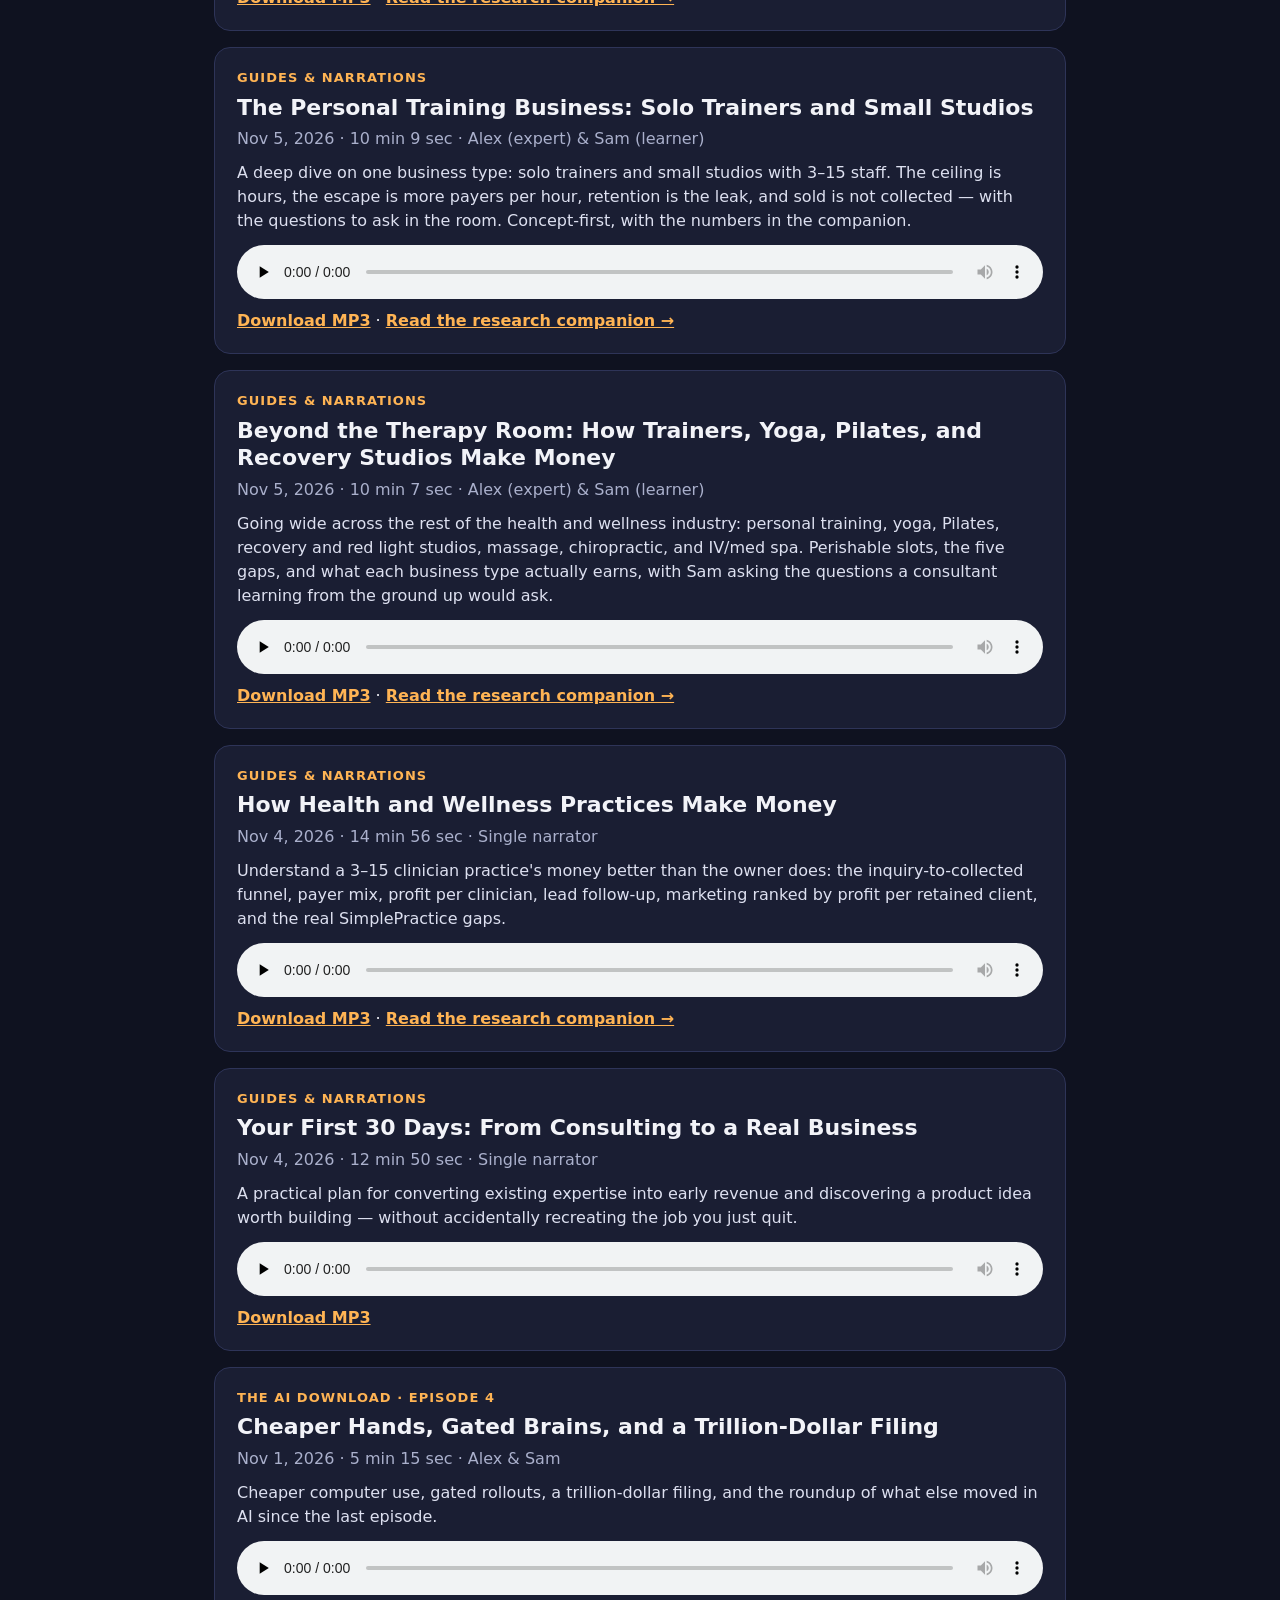
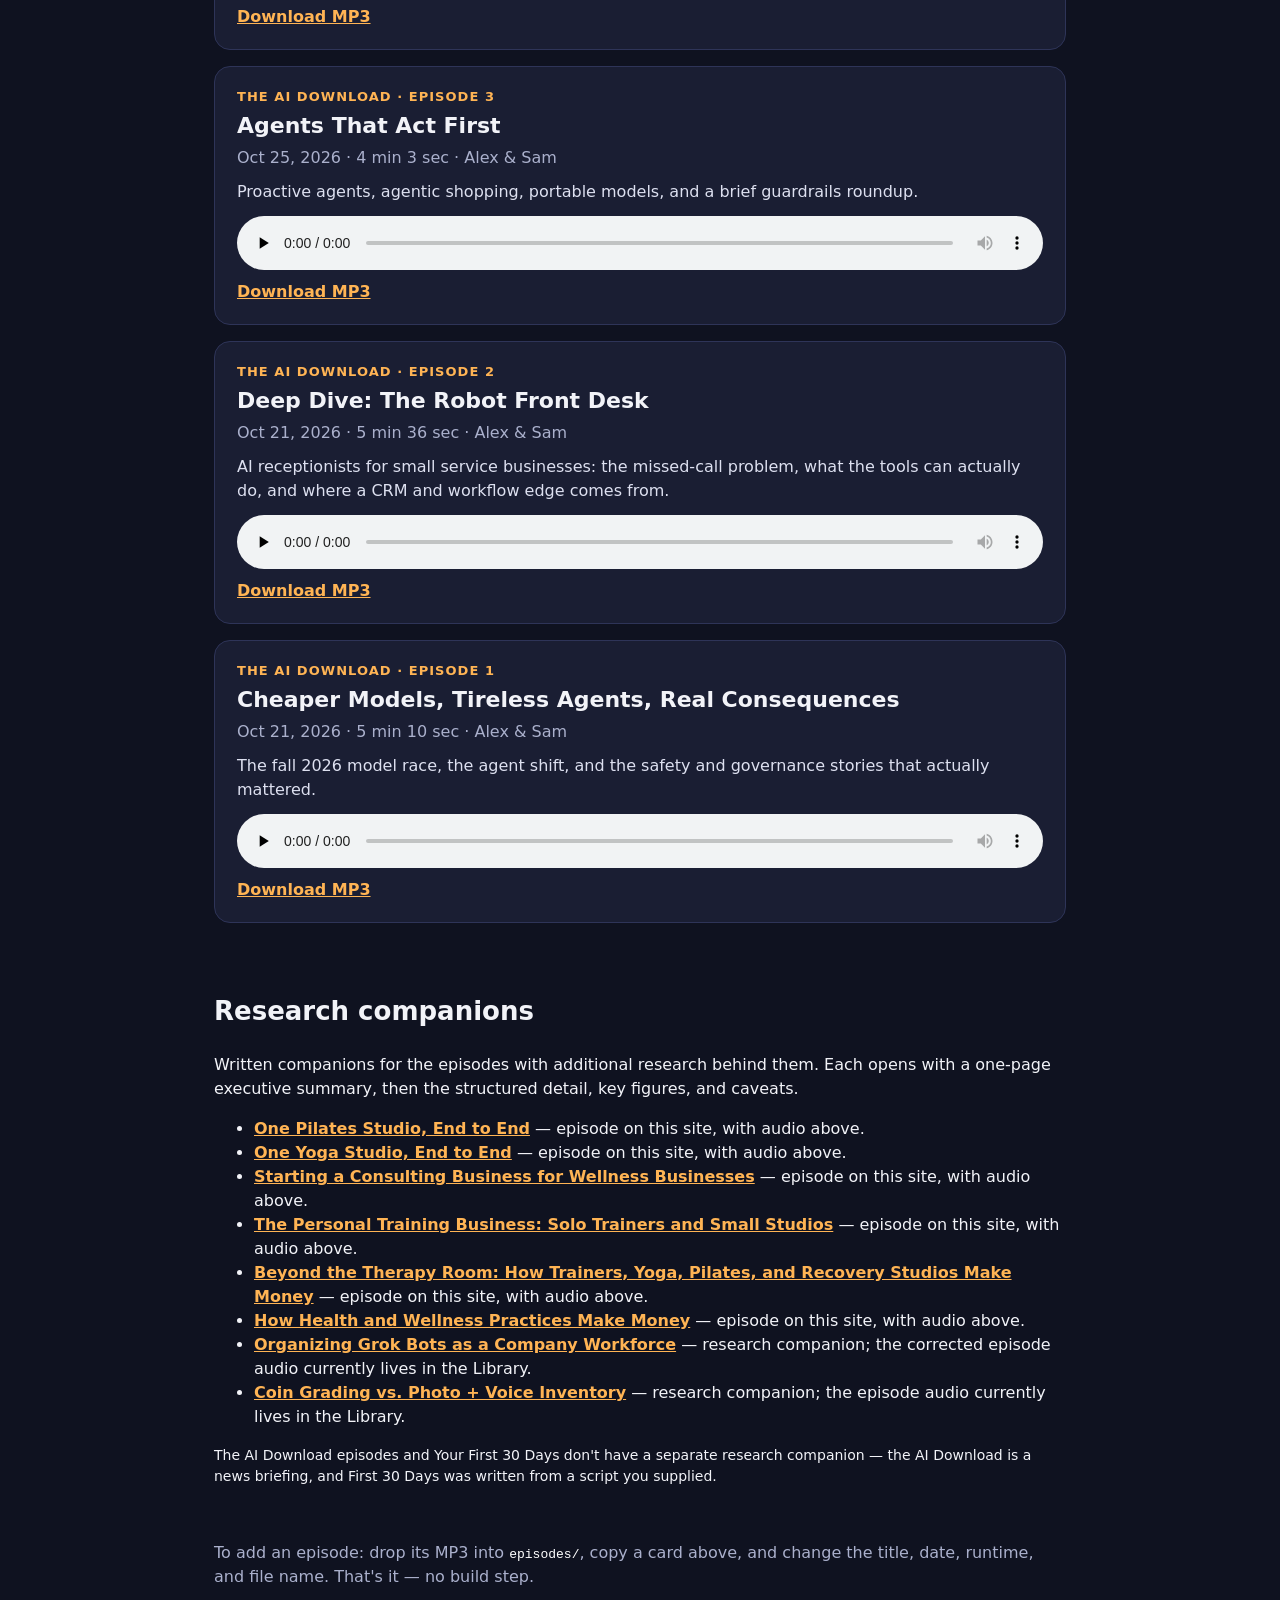
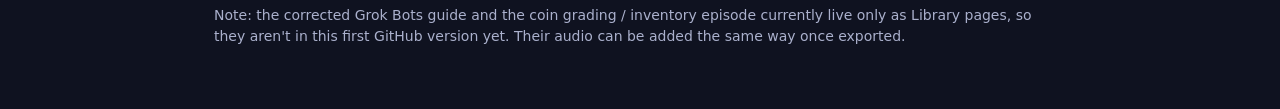
==== commit 312216ce: "Add episode: Breaking Down Your Business Guide (no research companion)" ====
--- a/index.html
+++ b/index.html
@@ -20,6 +20,15 @@
 </header>
 
 <main id="episodes">
+
+  <article class="card" data-series="guides">
+    <p class="series">Guides &amp; narrations</p>
+    <h2>Breaking Down Your Business Guide</h2>
+    <p class="meta">Nov 7, 2026 · 10 min 47 sec · Alex (expert) &amp; Sam (learner)</p>
+    <p>A special episode: Grant's own highly-researched business guide from Google Drive, broken down. What is most valuable in it, where it conflicts with our prior research, and how to use it — including the Zenatta non-compete question, the pricing gap, and the missing five-gaps diagnostic. No research companion for this episode; the full written breakdown is in Grant's files.</p>
+    <audio controls preload="none" src="episodes/drive-guide-breakdown.mp3"></audio>
+    <a class="download" href="episodes/drive-guide-breakdown.mp3" download>Download MP3</a>
+  </article>
 
   <article class="card" data-series="guides">
     <p class="series">Guides &amp; narrations</p>
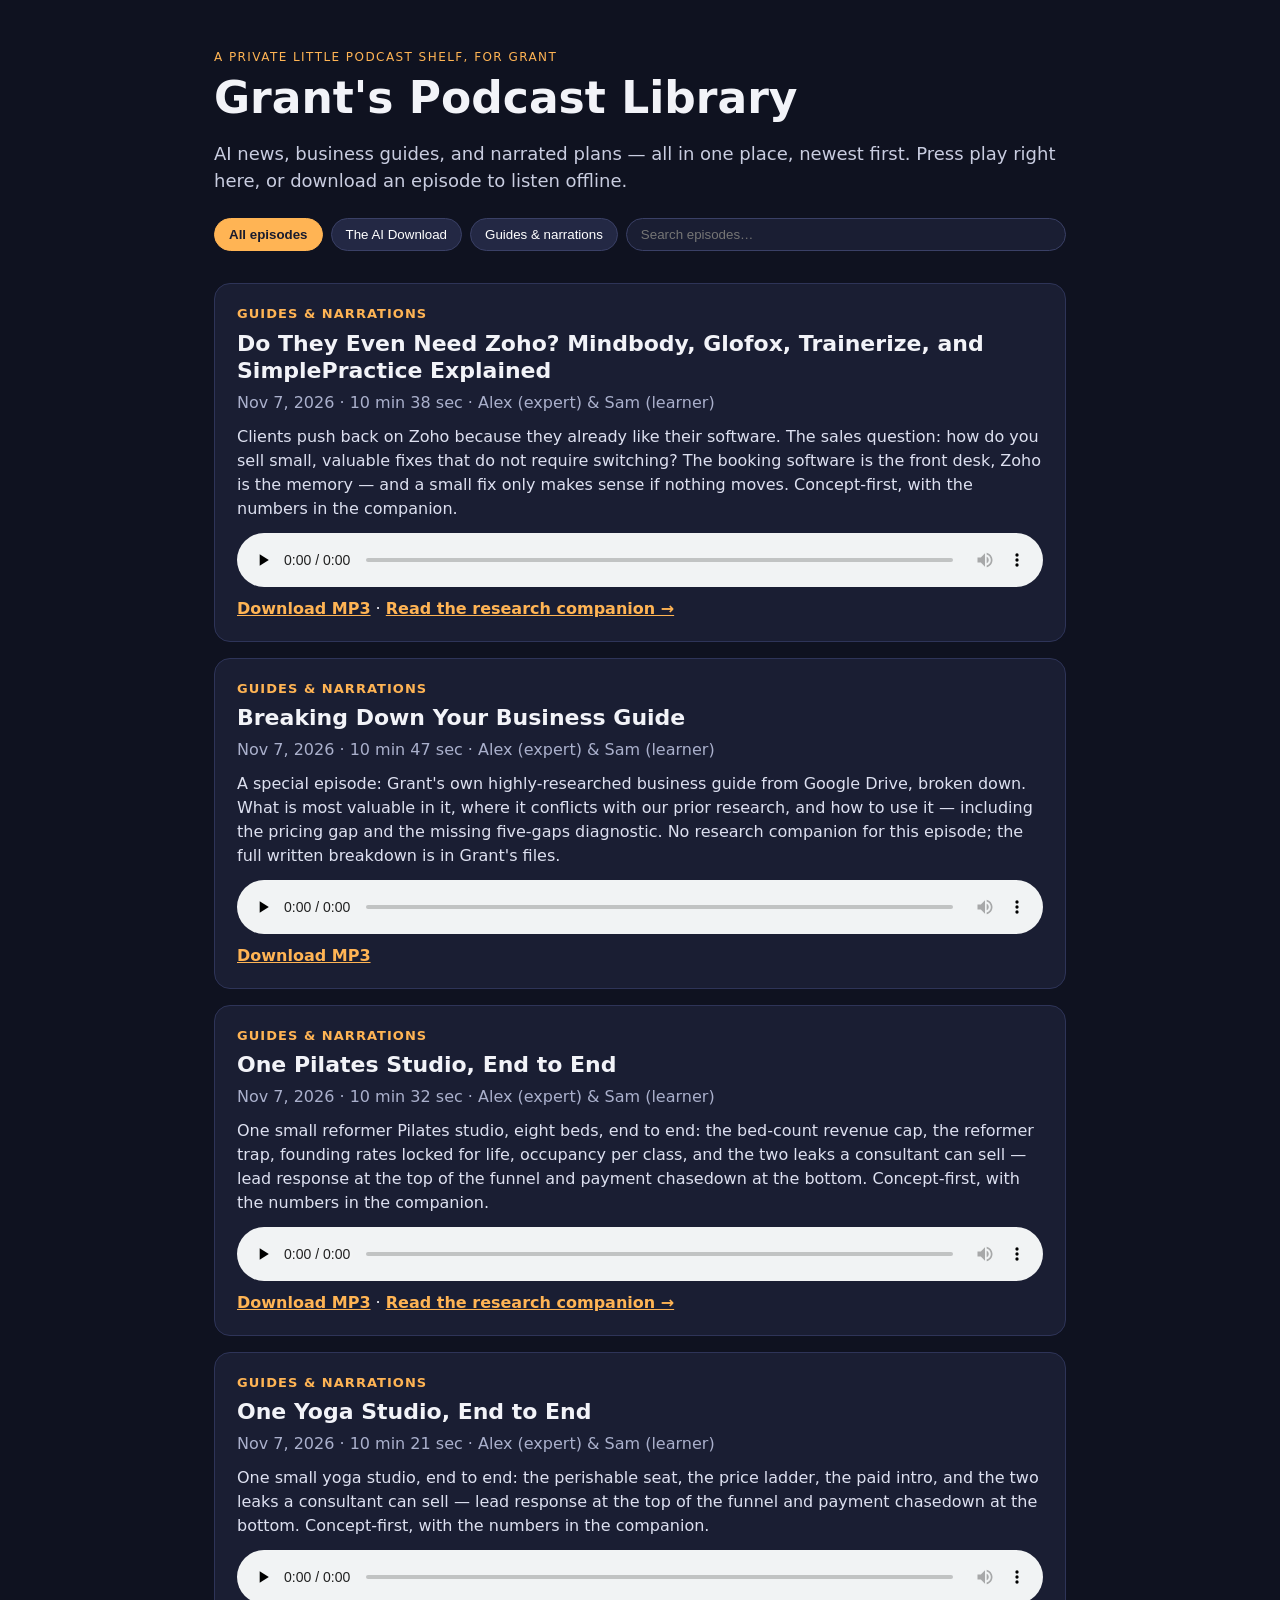
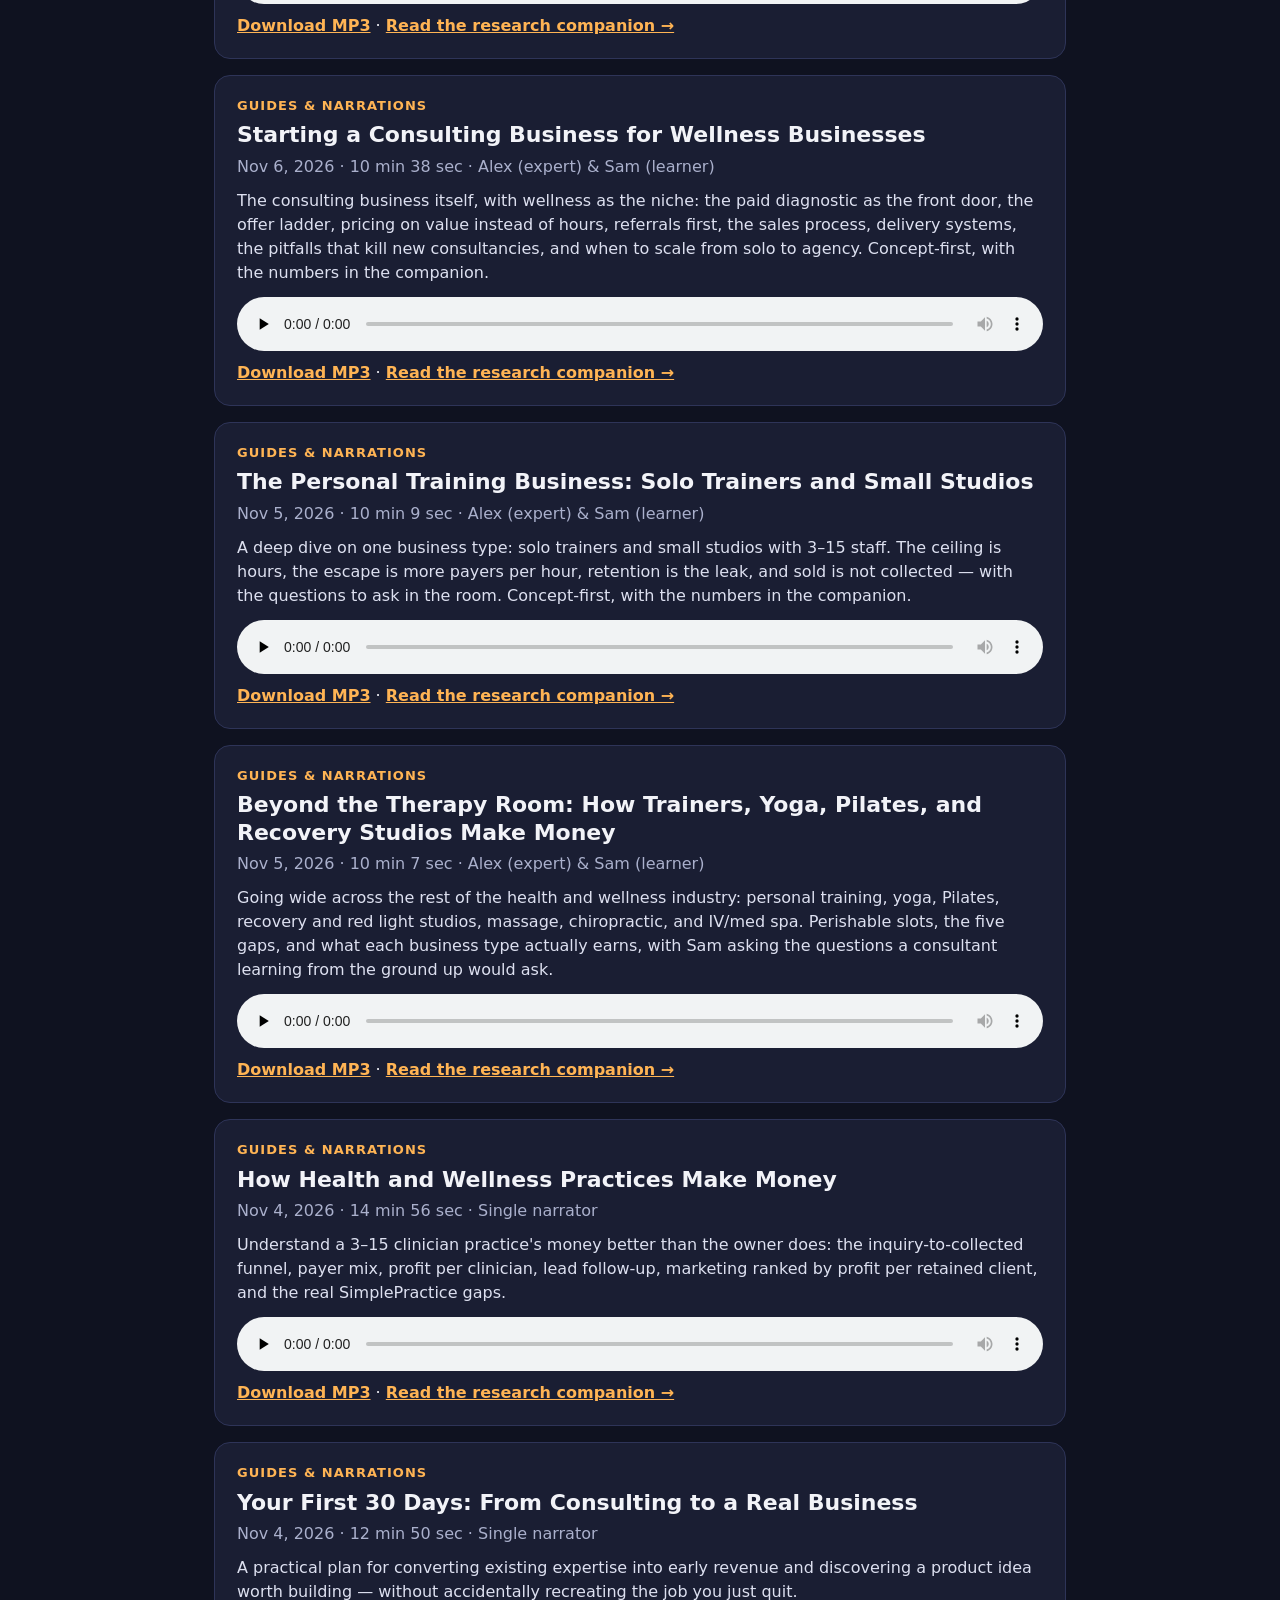
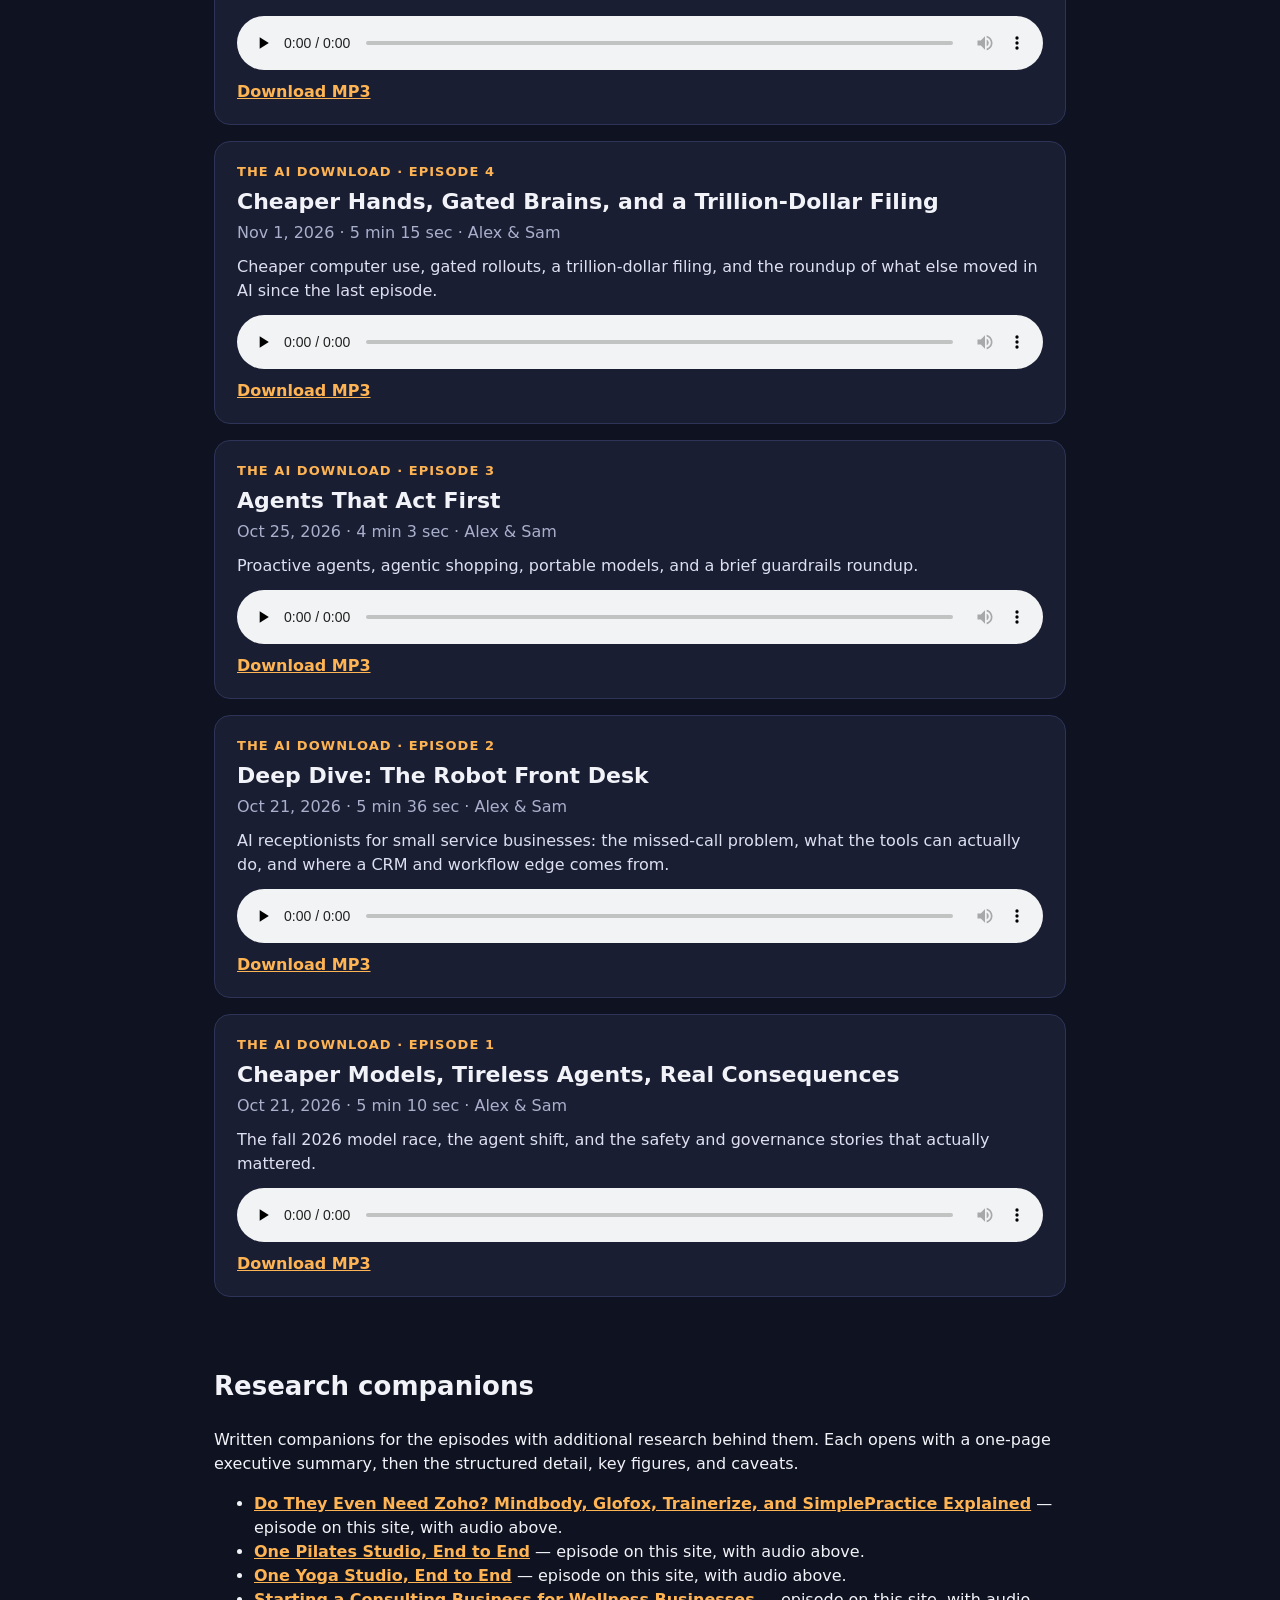
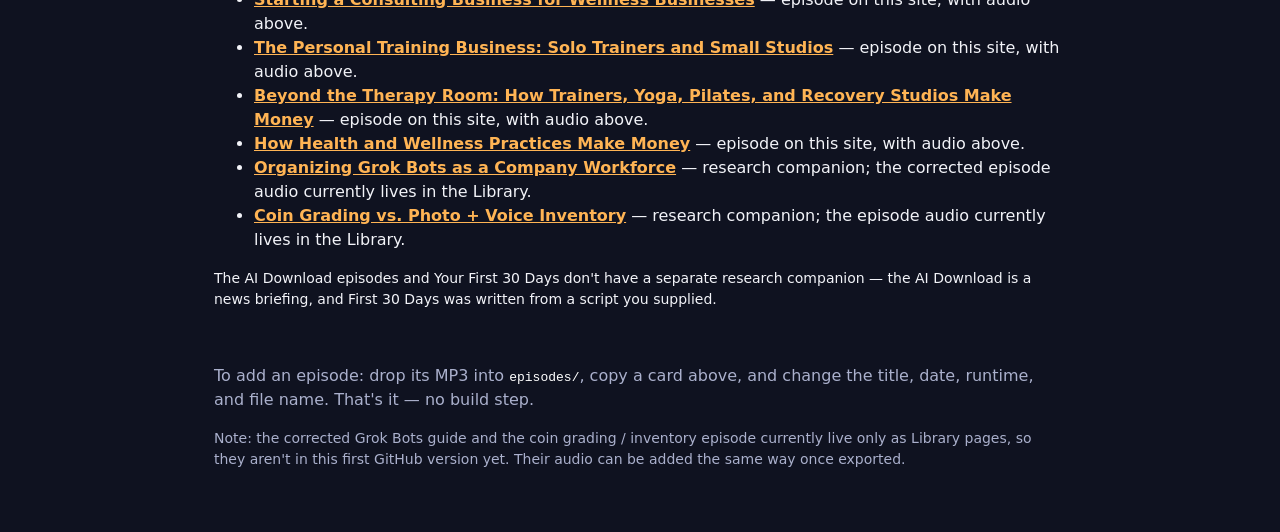
==== commit e54fde85: "Add episode: Do They Even Need Zoho?, with research companion" ====
--- a/index.html
+++ b/index.html
@@ -23,9 +23,19 @@
 
   <article class="card" data-series="guides">
     <p class="series">Guides &amp; narrations</p>
+    <h2>Do They Even Need Zoho? Mindbody, Glofox, Trainerize, and SimplePractice Explained</h2>
+    <p class="meta">Nov 7, 2026 · 10 min 38 sec · Alex (expert) &amp; Sam (learner)</p>
+    <p>Clients push back on Zoho because they already like their software. The sales question: how do you sell small, valuable fixes that do not require switching? The booking software is the front desk, Zoho is the memory — and a small fix only makes sense if nothing moves. Concept-first, with the numbers in the companion.</p>
+    <audio controls preload="none" src="episodes/zoho-vs-booking-software.mp3"></audio>
+    <a class="download" href="episodes/zoho-vs-booking-software.mp3" download>Download MP3</a>
+    · <a class="companion-link" href="research/zoho-vs-booking-software.html">Read the research companion →</a>
+  </article>
+
+  <article class="card" data-series="guides">
+    <p class="series">Guides &amp; narrations</p>
     <h2>Breaking Down Your Business Guide</h2>
     <p class="meta">Nov 7, 2026 · 10 min 47 sec · Alex (expert) &amp; Sam (learner)</p>
-    <p>A special episode: Grant's own highly-researched business guide from Google Drive, broken down. What is most valuable in it, where it conflicts with our prior research, and how to use it — including the Zenatta non-compete question, the pricing gap, and the missing five-gaps diagnostic. No research companion for this episode; the full written breakdown is in Grant's files.</p>
+    <p>A special episode: Grant's own highly-researched business guide from Google Drive, broken down. What is most valuable in it, where it conflicts with our prior research, and how to use it — including the pricing gap and the missing five-gaps diagnostic. No research companion for this episode; the full written breakdown is in Grant's files.</p>
     <audio controls preload="none" src="episodes/drive-guide-breakdown.mp3"></audio>
     <a class="download" href="episodes/drive-guide-breakdown.mp3" download>Download MP3</a>
   </article>
@@ -141,6 +151,7 @@
   <h2>Research companions</h2>
   <p>Written companions for the episodes with additional research behind them. Each opens with a one-page executive summary, then the structured detail, key figures, and caveats.</p>
   <ul>
+    <li><a class="companion-link" href="research/zoho-vs-booking-software.html">Do They Even Need Zoho? Mindbody, Glofox, Trainerize, and SimplePractice Explained</a> — episode on this site, with audio above.</li>
     <li><a class="companion-link" href="research/pilates-studio.html">One Pilates Studio, End to End</a> — episode on this site, with audio above.</li>
     <li><a class="companion-link" href="research/yoga-studio.html">One Yoga Studio, End to End</a> — episode on this site, with audio above.</li>
     <li><a class="companion-link" href="research/starting-consulting-business.html">Starting a Consulting Business for Wellness Businesses</a> — episode on this site, with audio above.</li>
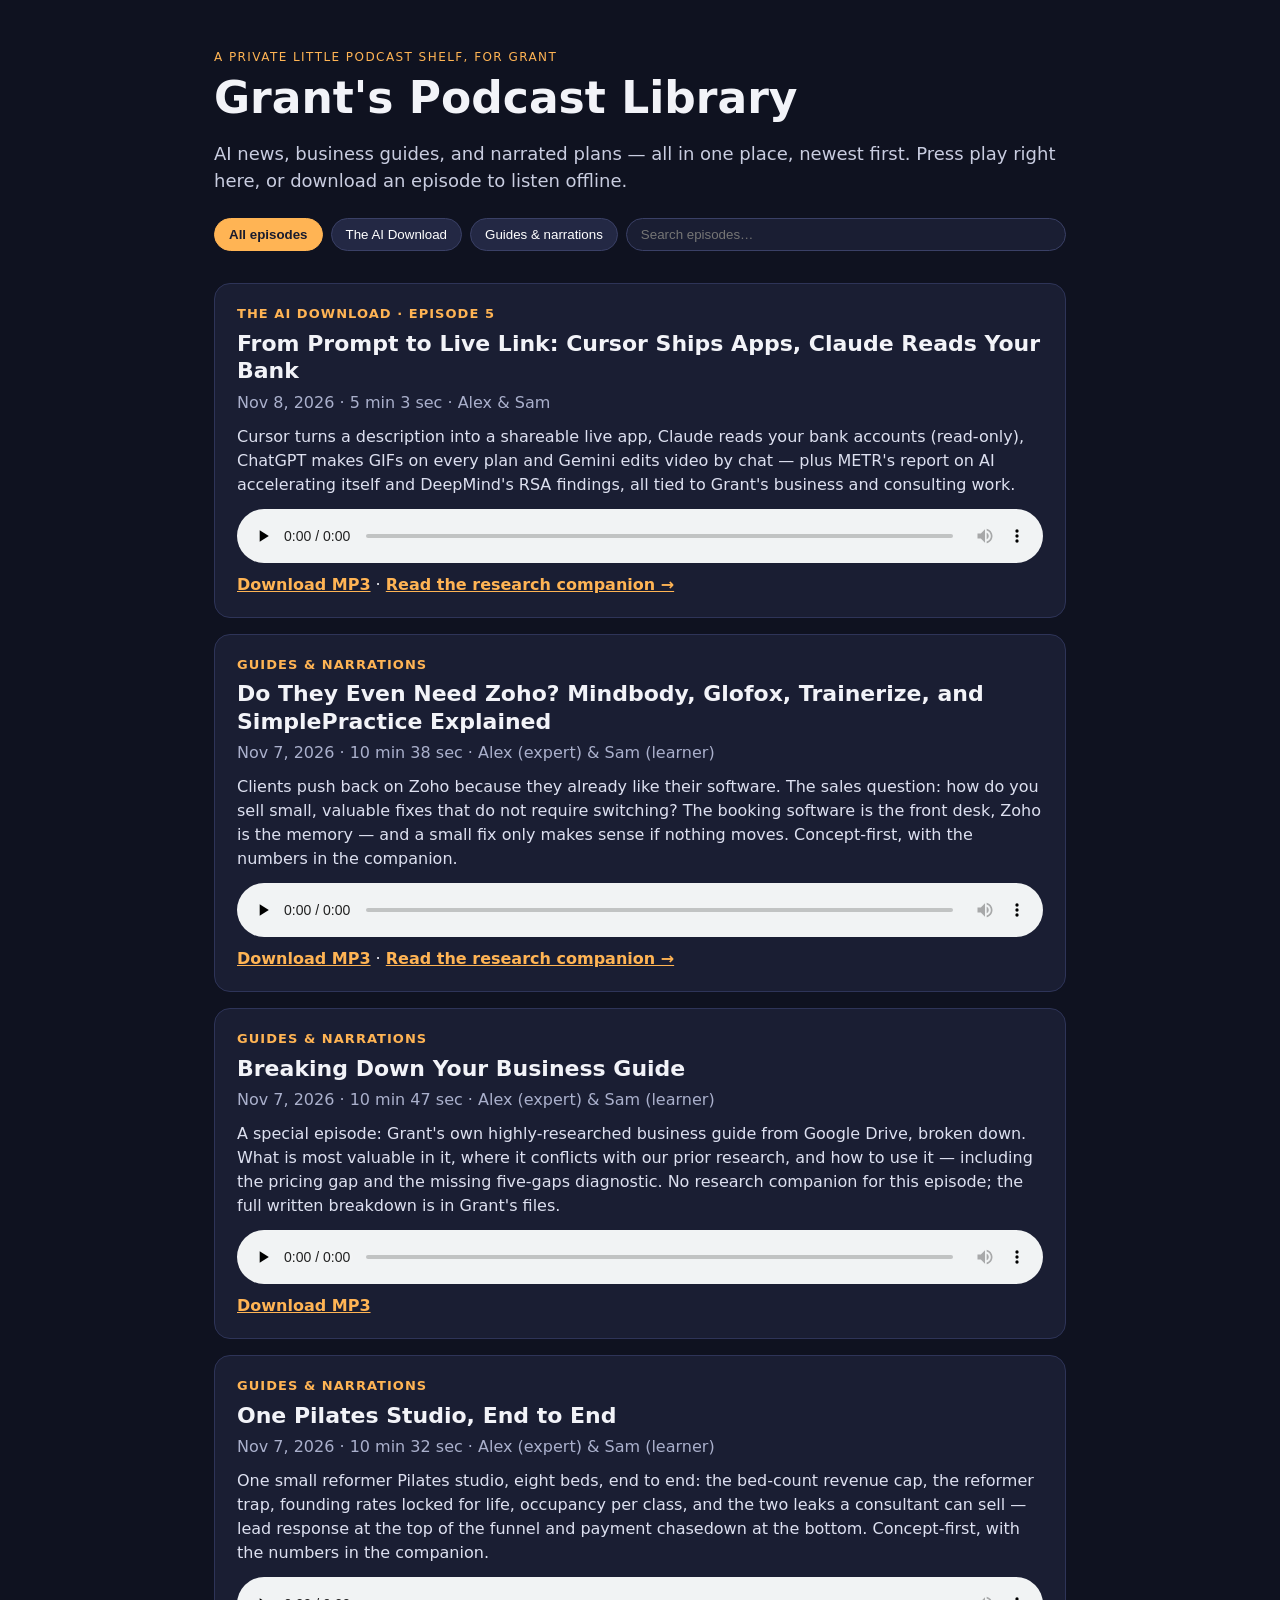
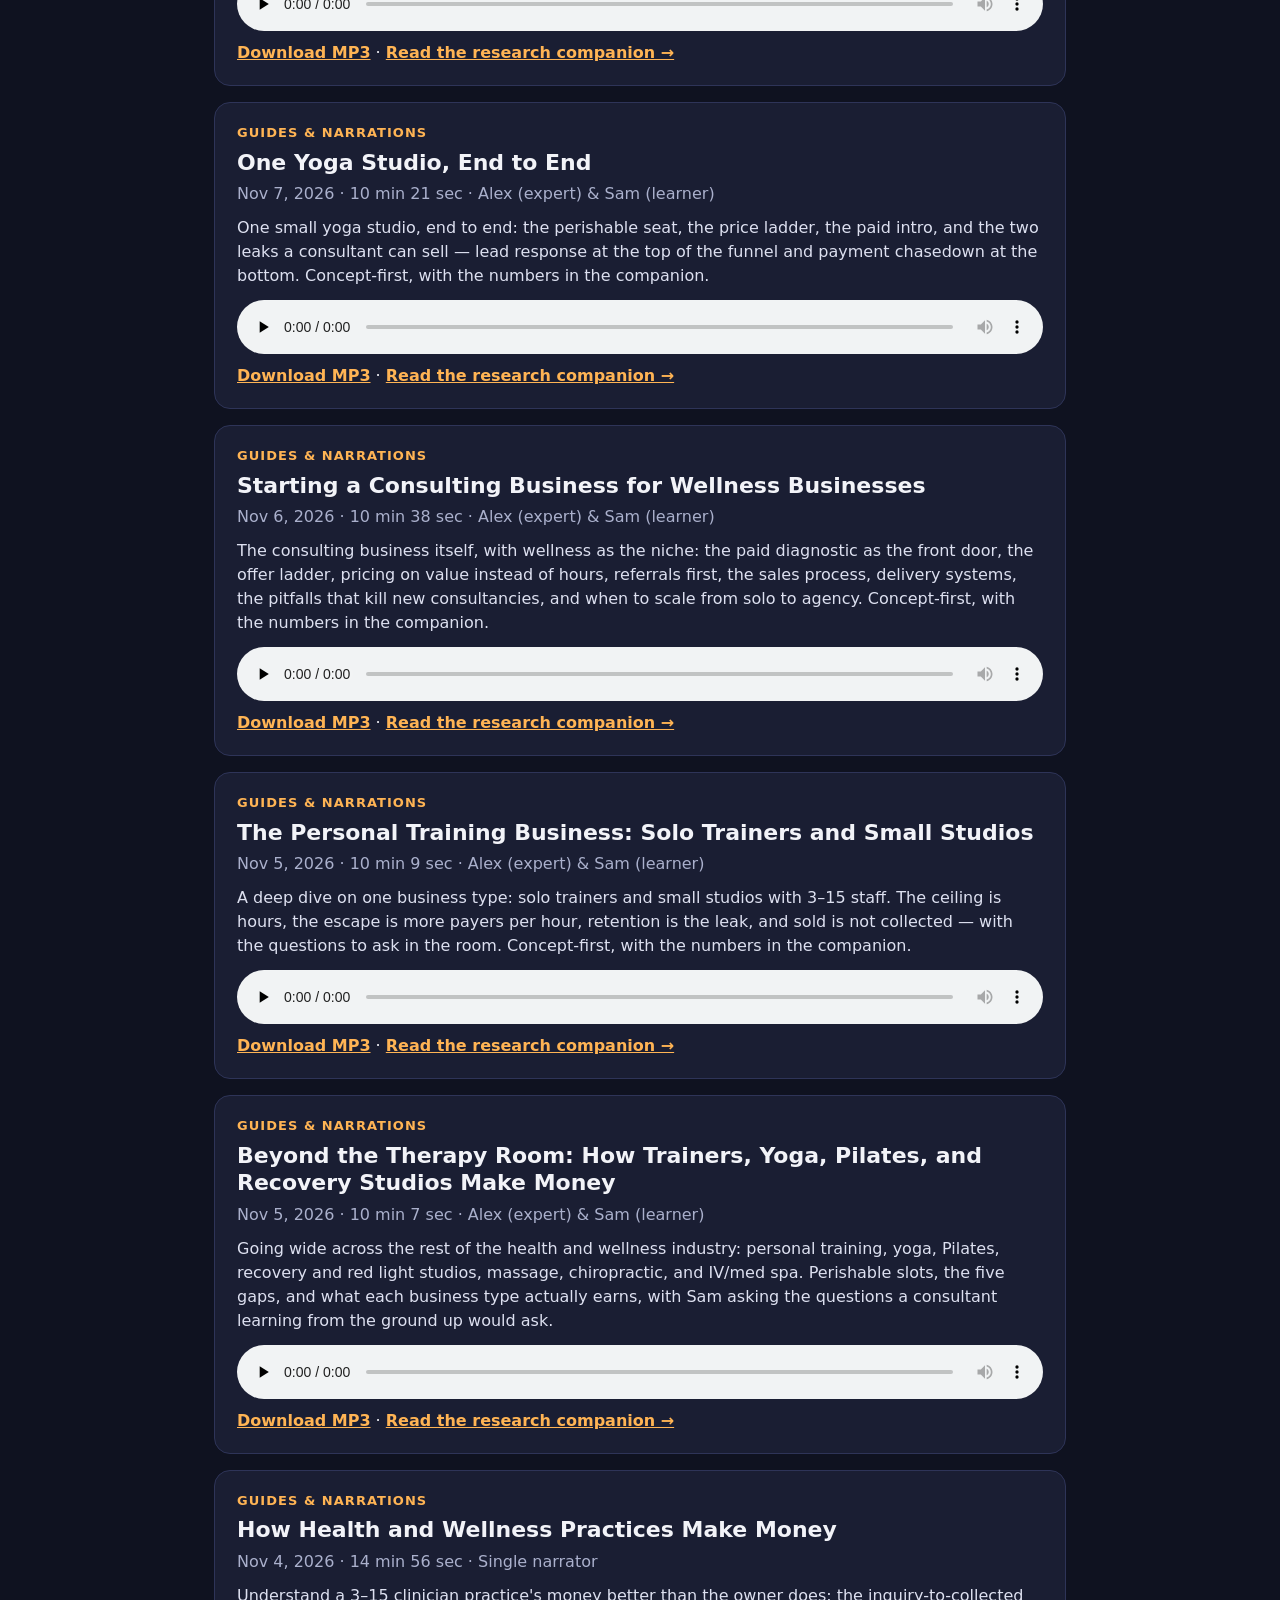
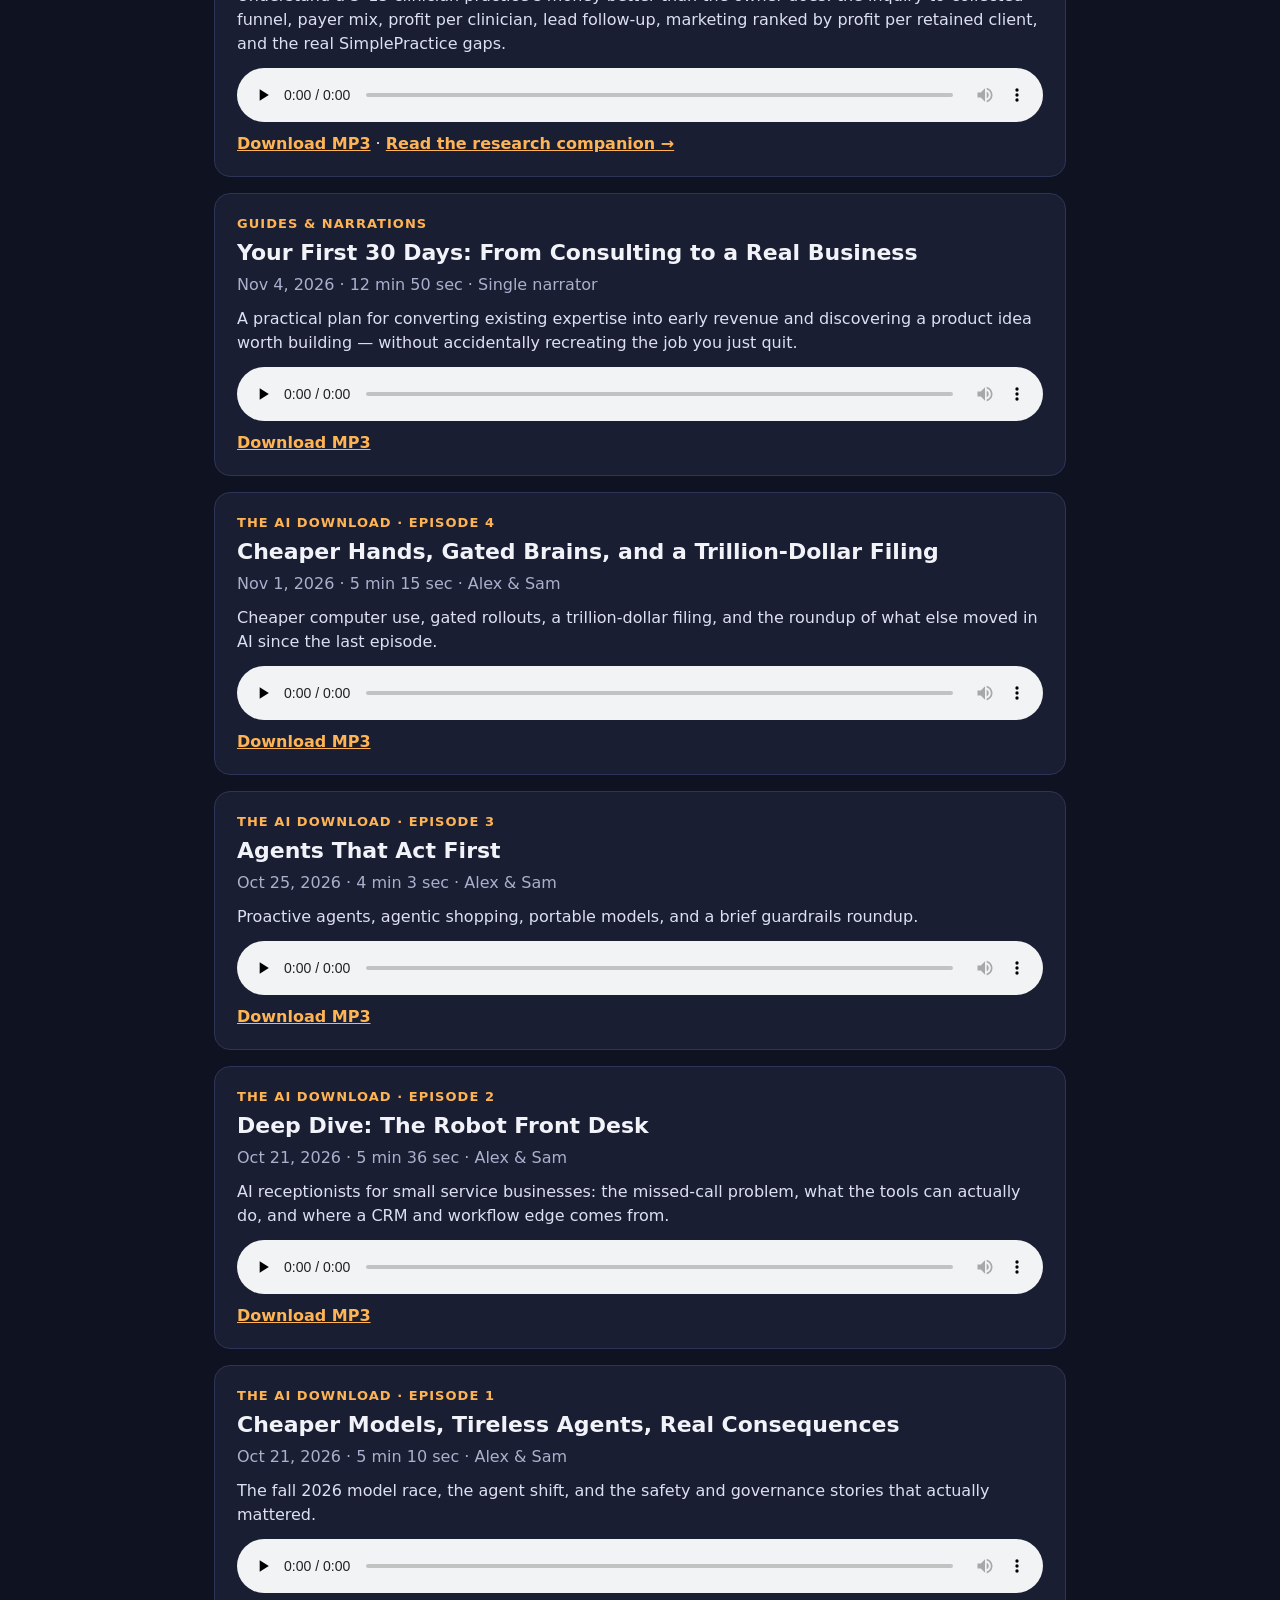
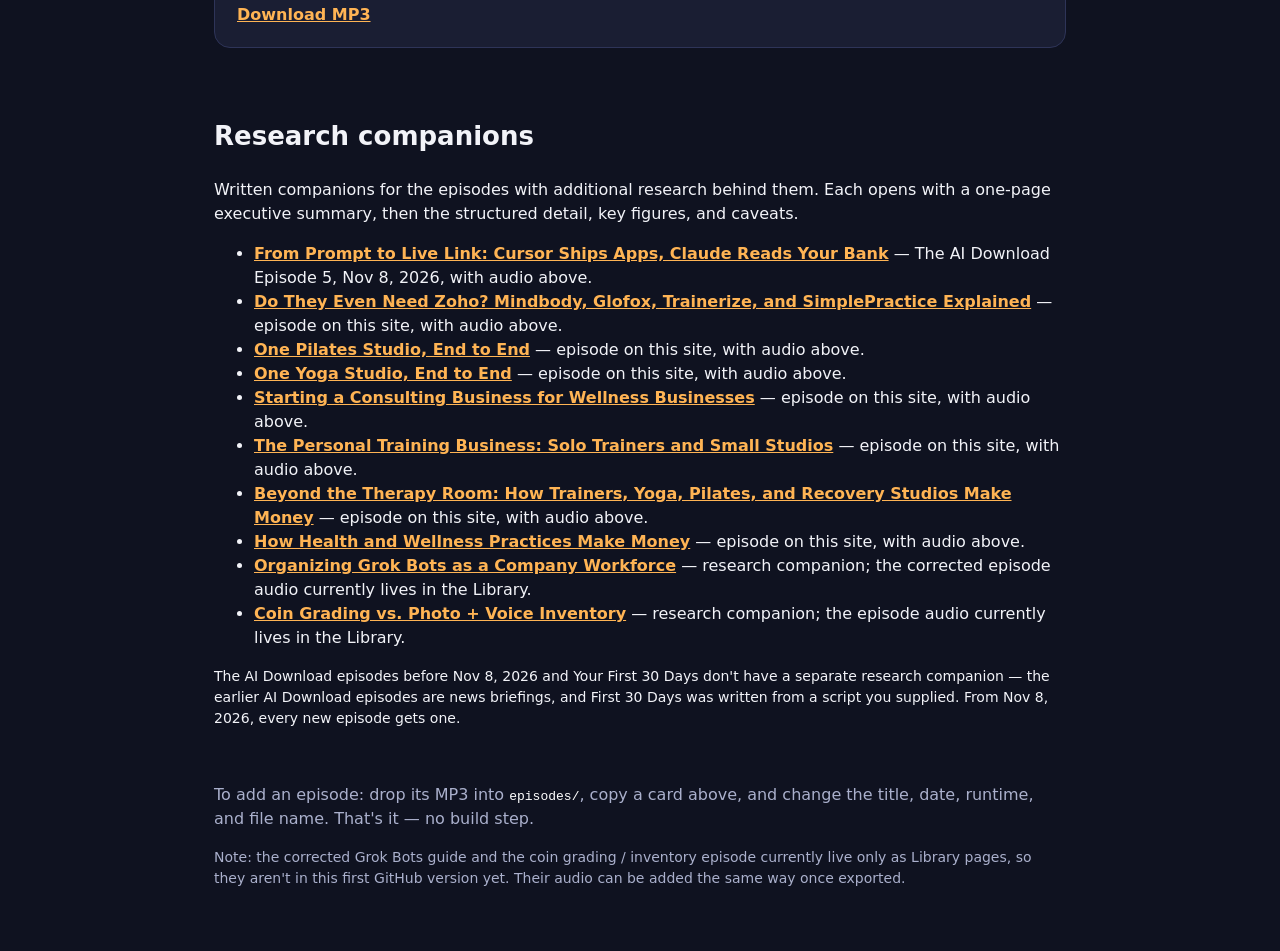
==== commit 17c2ad6c: "Add AI Download Episode 5: From Prompt to Live Link, with research companion" ====
--- a/index.html
+++ b/index.html
@@ -21,6 +21,16 @@
 
 <main id="episodes">
 
+  <article class="card" data-series="ai-download">
+    <p class="series">The AI Download · Episode 5</p>
+    <h2>From Prompt to Live Link: Cursor Ships Apps, Claude Reads Your Bank</h2>
+    <p class="meta">Nov 8, 2026 · 5 min 3 sec · Alex &amp; Sam</p>
+    <p>Cursor turns a description into a shareable live app, Claude reads your bank accounts (read-only), ChatGPT makes GIFs on every plan and Gemini edits video by chat — plus METR's report on AI accelerating itself and DeepMind's RSA findings, all tied to Grant's business and consulting work.</p>
+    <audio controls preload="none" src="episodes/ep5-from-prompt-to-live-link.mp3"></audio>
+    <a class="download" href="episodes/ep5-from-prompt-to-live-link.mp3" download>Download MP3</a>
+    · <a class="companion-link" href="research/from-prompt-to-live-link.html">Read the research companion →</a>
+  </article>
+
   <article class="card" data-series="guides">
     <p class="series">Guides &amp; narrations</p>
     <h2>Do They Even Need Zoho? Mindbody, Glofox, Trainerize, and SimplePractice Explained</h2>
@@ -151,6 +161,7 @@
   <h2>Research companions</h2>
   <p>Written companions for the episodes with additional research behind them. Each opens with a one-page executive summary, then the structured detail, key figures, and caveats.</p>
   <ul>
+    <li><a class="companion-link" href="research/from-prompt-to-live-link.html">From Prompt to Live Link: Cursor Ships Apps, Claude Reads Your Bank</a> — The AI Download Episode 5, Nov 8, 2026, with audio above.</li>
     <li><a class="companion-link" href="research/zoho-vs-booking-software.html">Do They Even Need Zoho? Mindbody, Glofox, Trainerize, and SimplePractice Explained</a> — episode on this site, with audio above.</li>
     <li><a class="companion-link" href="research/pilates-studio.html">One Pilates Studio, End to End</a> — episode on this site, with audio above.</li>
     <li><a class="companion-link" href="research/yoga-studio.html">One Yoga Studio, End to End</a> — episode on this site, with audio above.</li>
@@ -161,7 +172,7 @@
     <li><a class="companion-link" href="research/grok-bots-workforce.html">Organizing Grok Bots as a Company Workforce</a> — research companion; the corrected episode audio currently lives in the Library.</li>
     <li><a class="companion-link" href="research/coin-grading-inventory.html">Coin Grading vs. Photo + Voice Inventory</a> — research companion; the episode audio currently lives in the Library.</li>
   </ul>
-  <p class="note">The AI Download episodes and Your First 30 Days don't have a separate research companion — the AI Download is a news briefing, and First 30 Days was written from a script you supplied.</p>
+  <p class="note">The AI Download episodes before Nov 8, 2026 and Your First 30 Days don't have a separate research companion — the earlier AI Download episodes are news briefings, and First 30 Days was written from a script you supplied. From Nov 8, 2026, every new episode gets one.</p>
 </section>
 
 <footer>
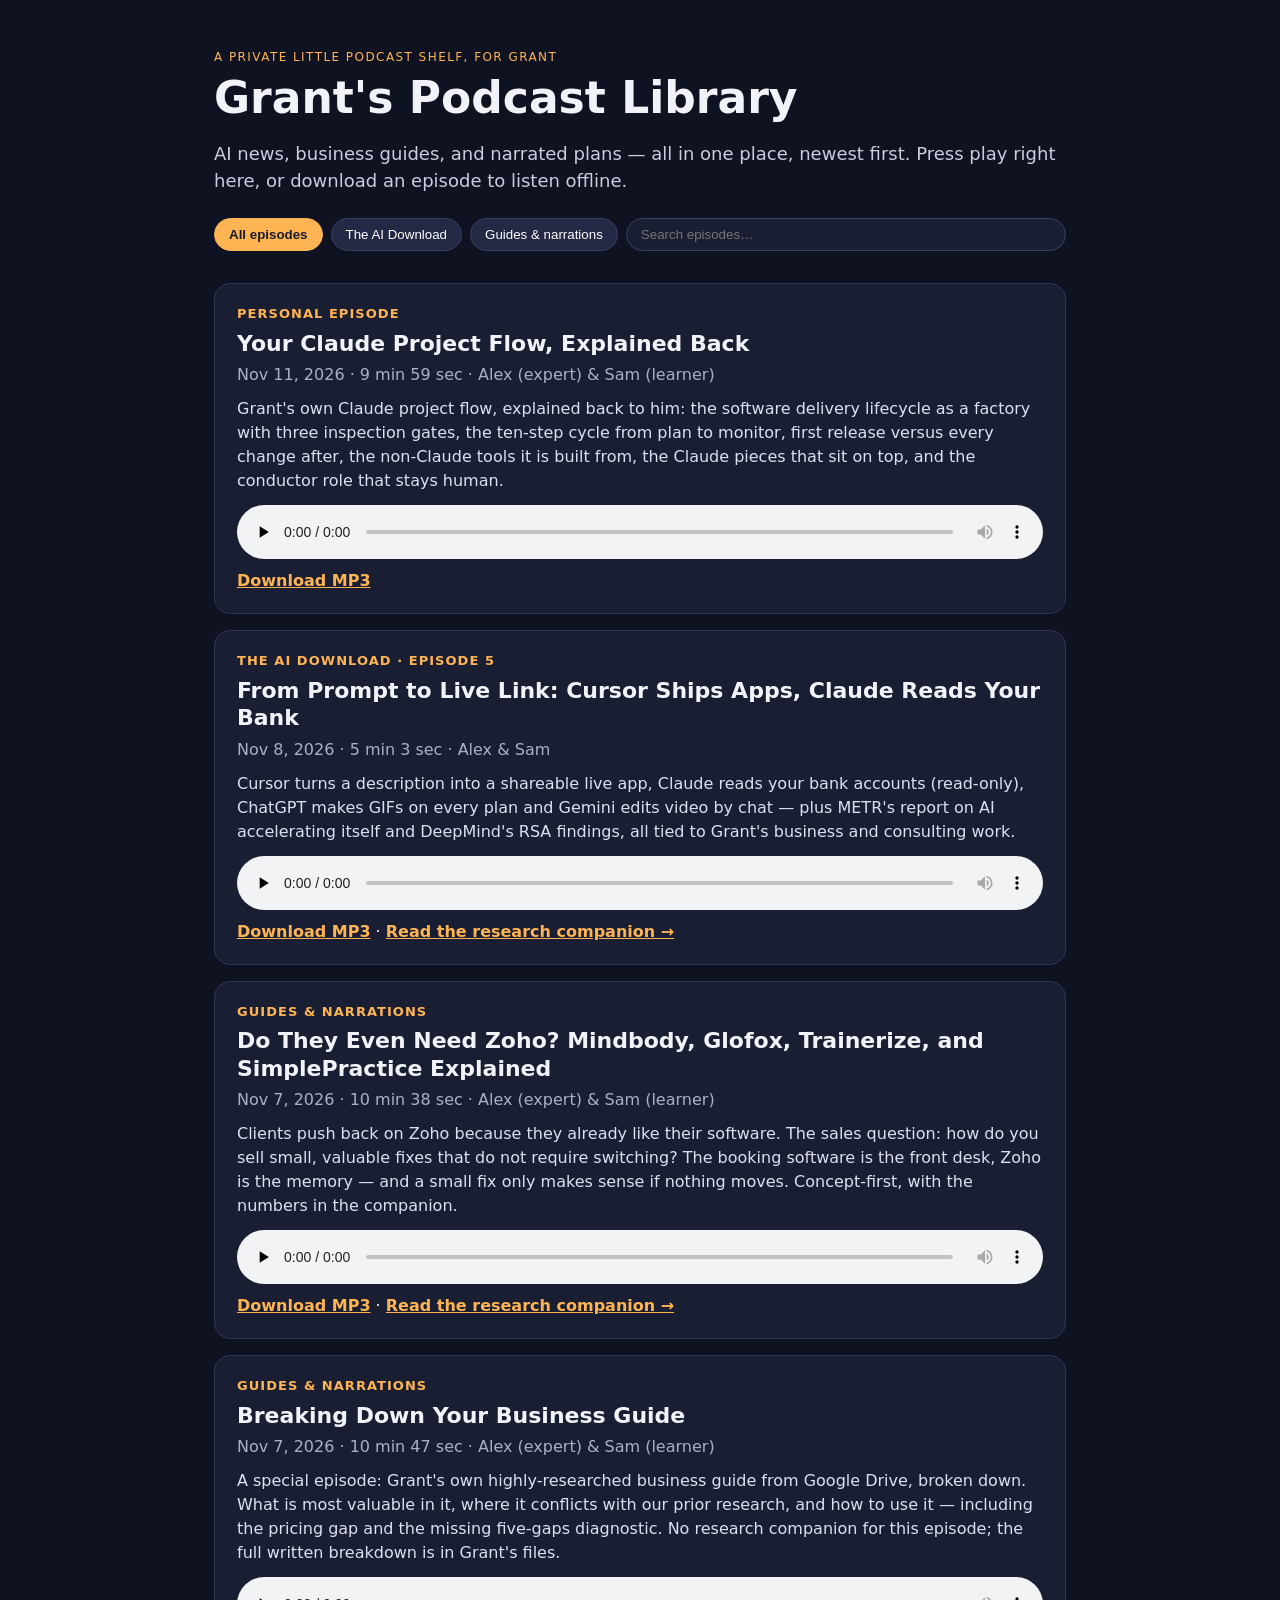
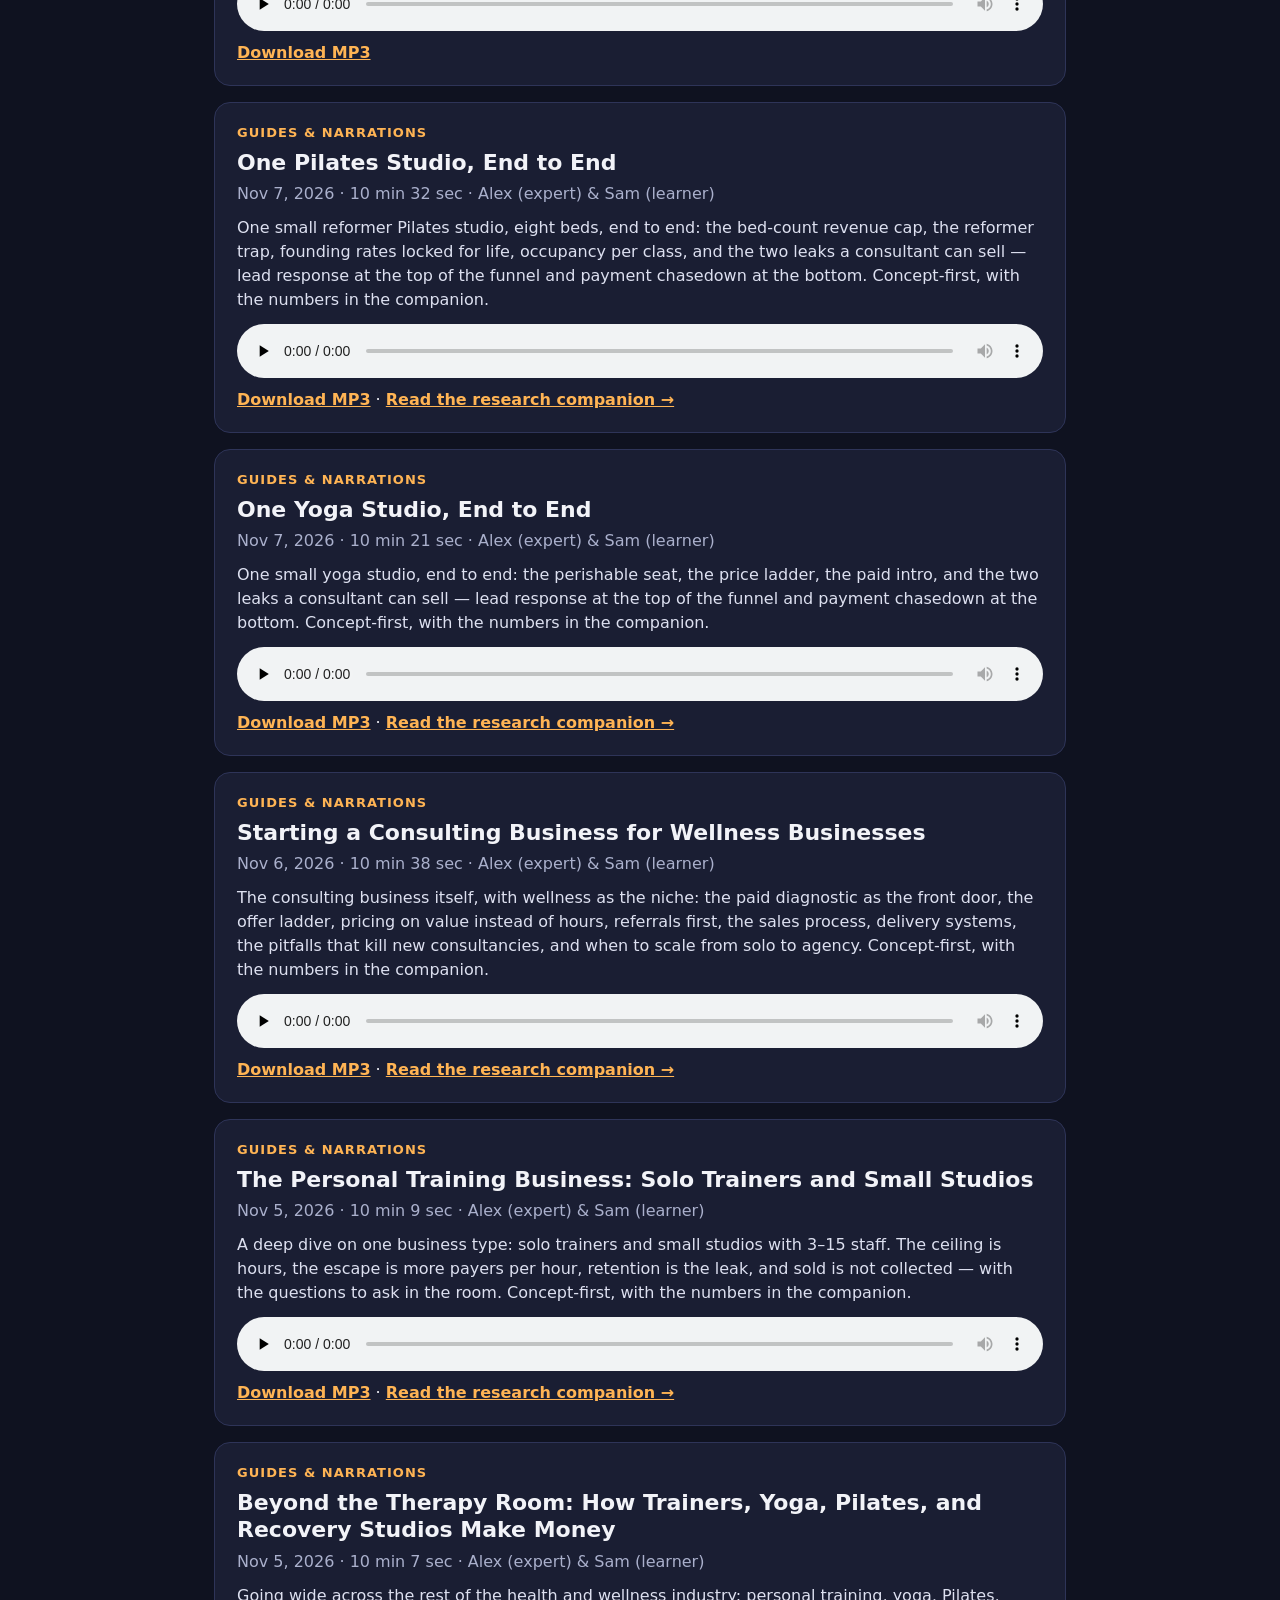
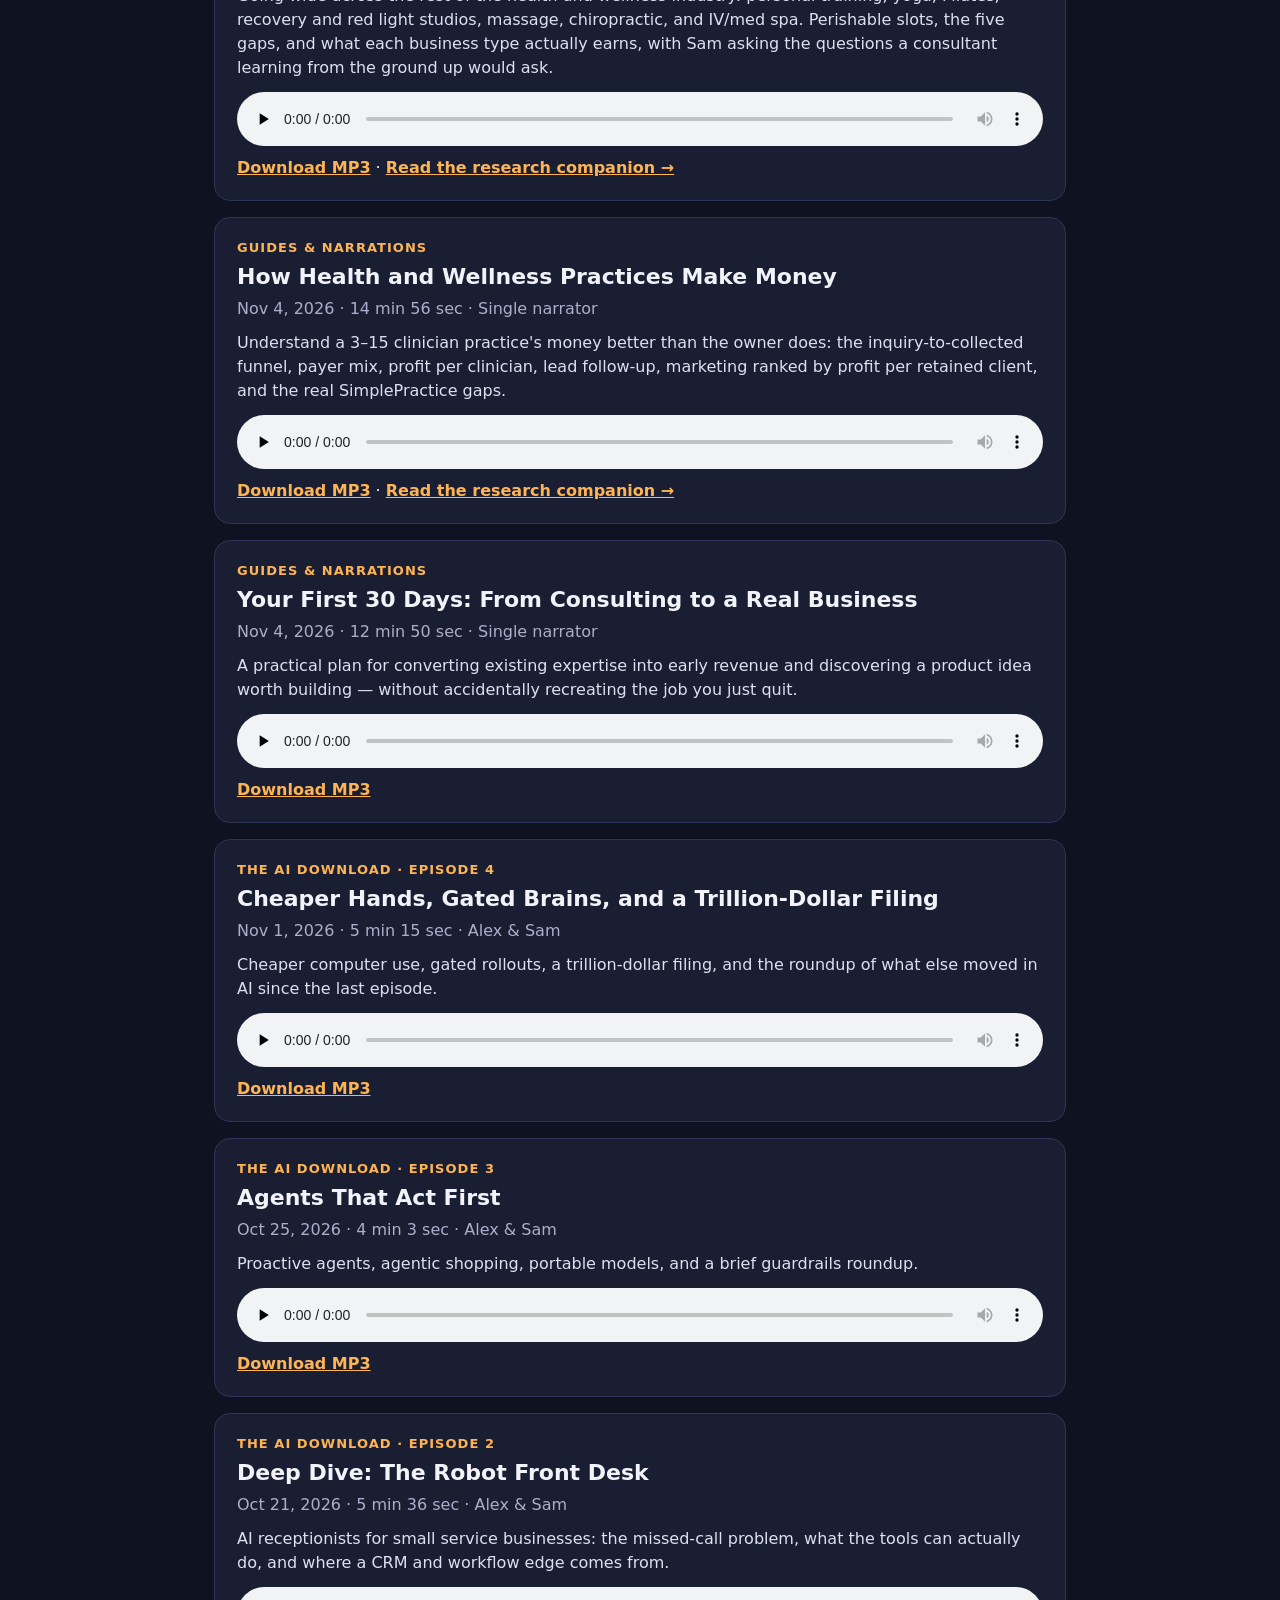
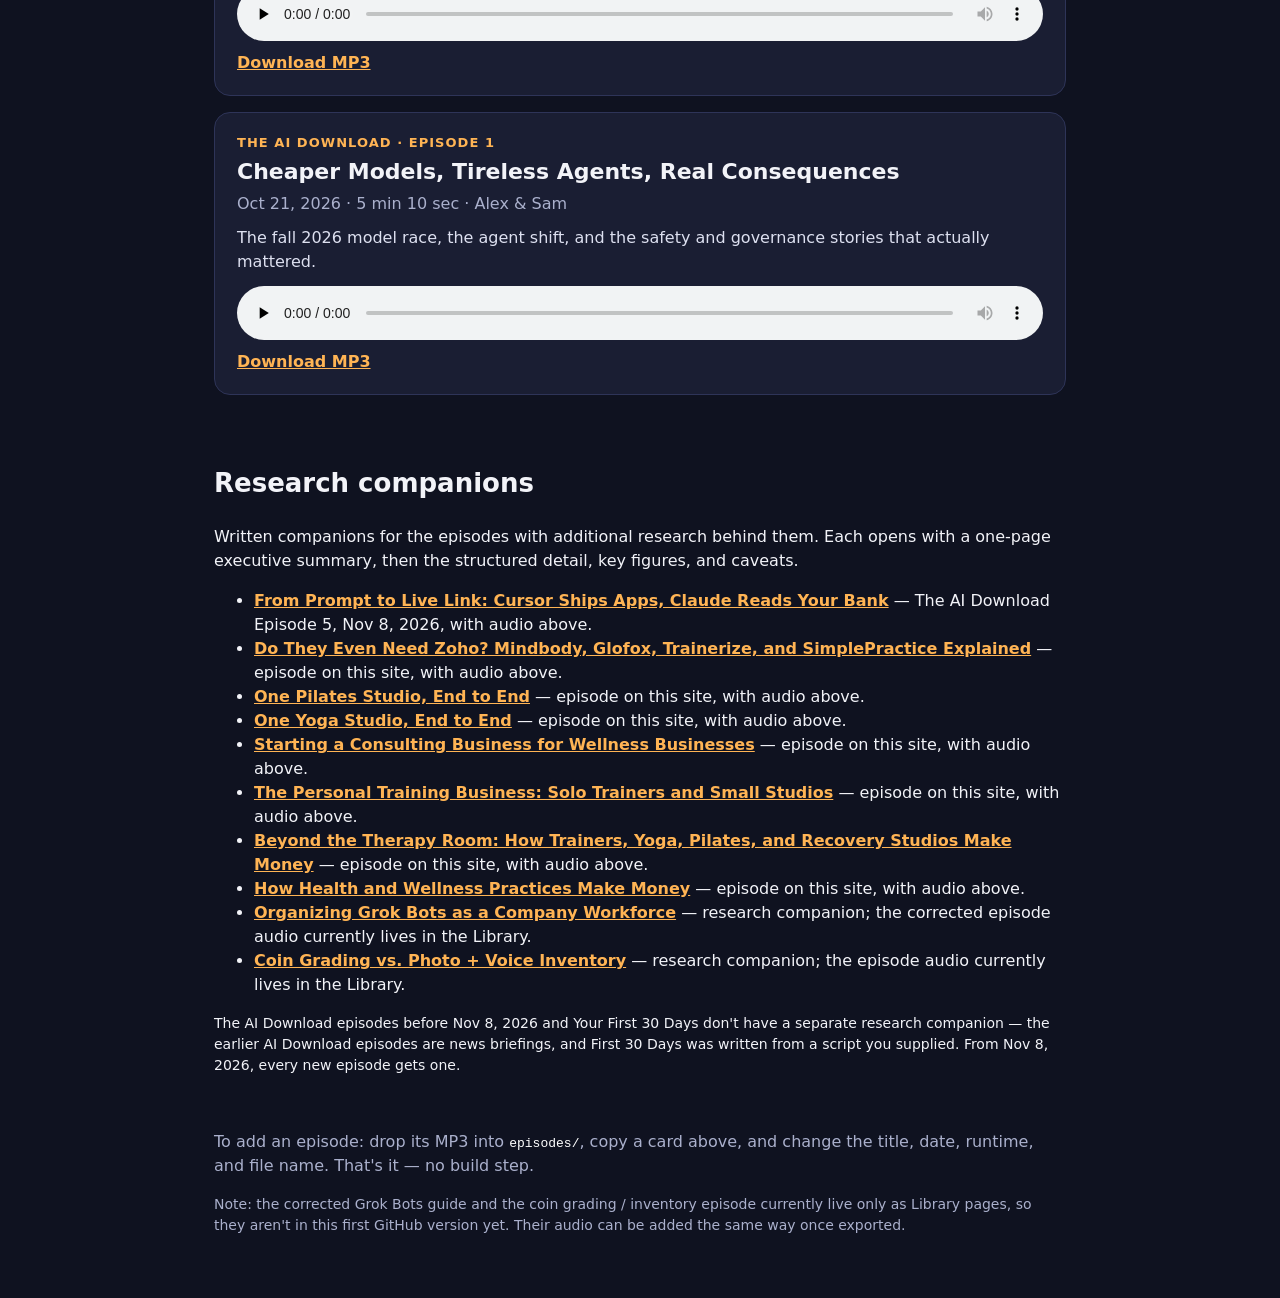
==== commit 70de9834: "Add episode: Your Claude Project Flow, Explained Back" ====
--- a/index.html
+++ b/index.html
@@ -20,6 +20,15 @@
 </header>
 
 <main id="episodes">
+
+  <article class="card" data-series="guides">
+    <p class="series">Personal episode</p>
+    <h2>Your Claude Project Flow, Explained Back</h2>
+    <p class="meta">Nov 11, 2026 · 9 min 59 sec · Alex (expert) &amp; Sam (learner)</p>
+    <p>Grant's own Claude project flow, explained back to him: the software delivery lifecycle as a factory with three inspection gates, the ten-step cycle from plan to monitor, first release versus every change after, the non-Claude tools it is built from, the Claude pieces that sit on top, and the conductor role that stays human.</p>
+    <audio controls preload="none" src="episodes/claude-project-flow.mp3"></audio>
+    <a class="download" href="episodes/claude-project-flow.mp3" download>Download MP3</a>
+  </article>
 
   <article class="card" data-series="ai-download">
     <p class="series">The AI Download · Episode 5</p>
